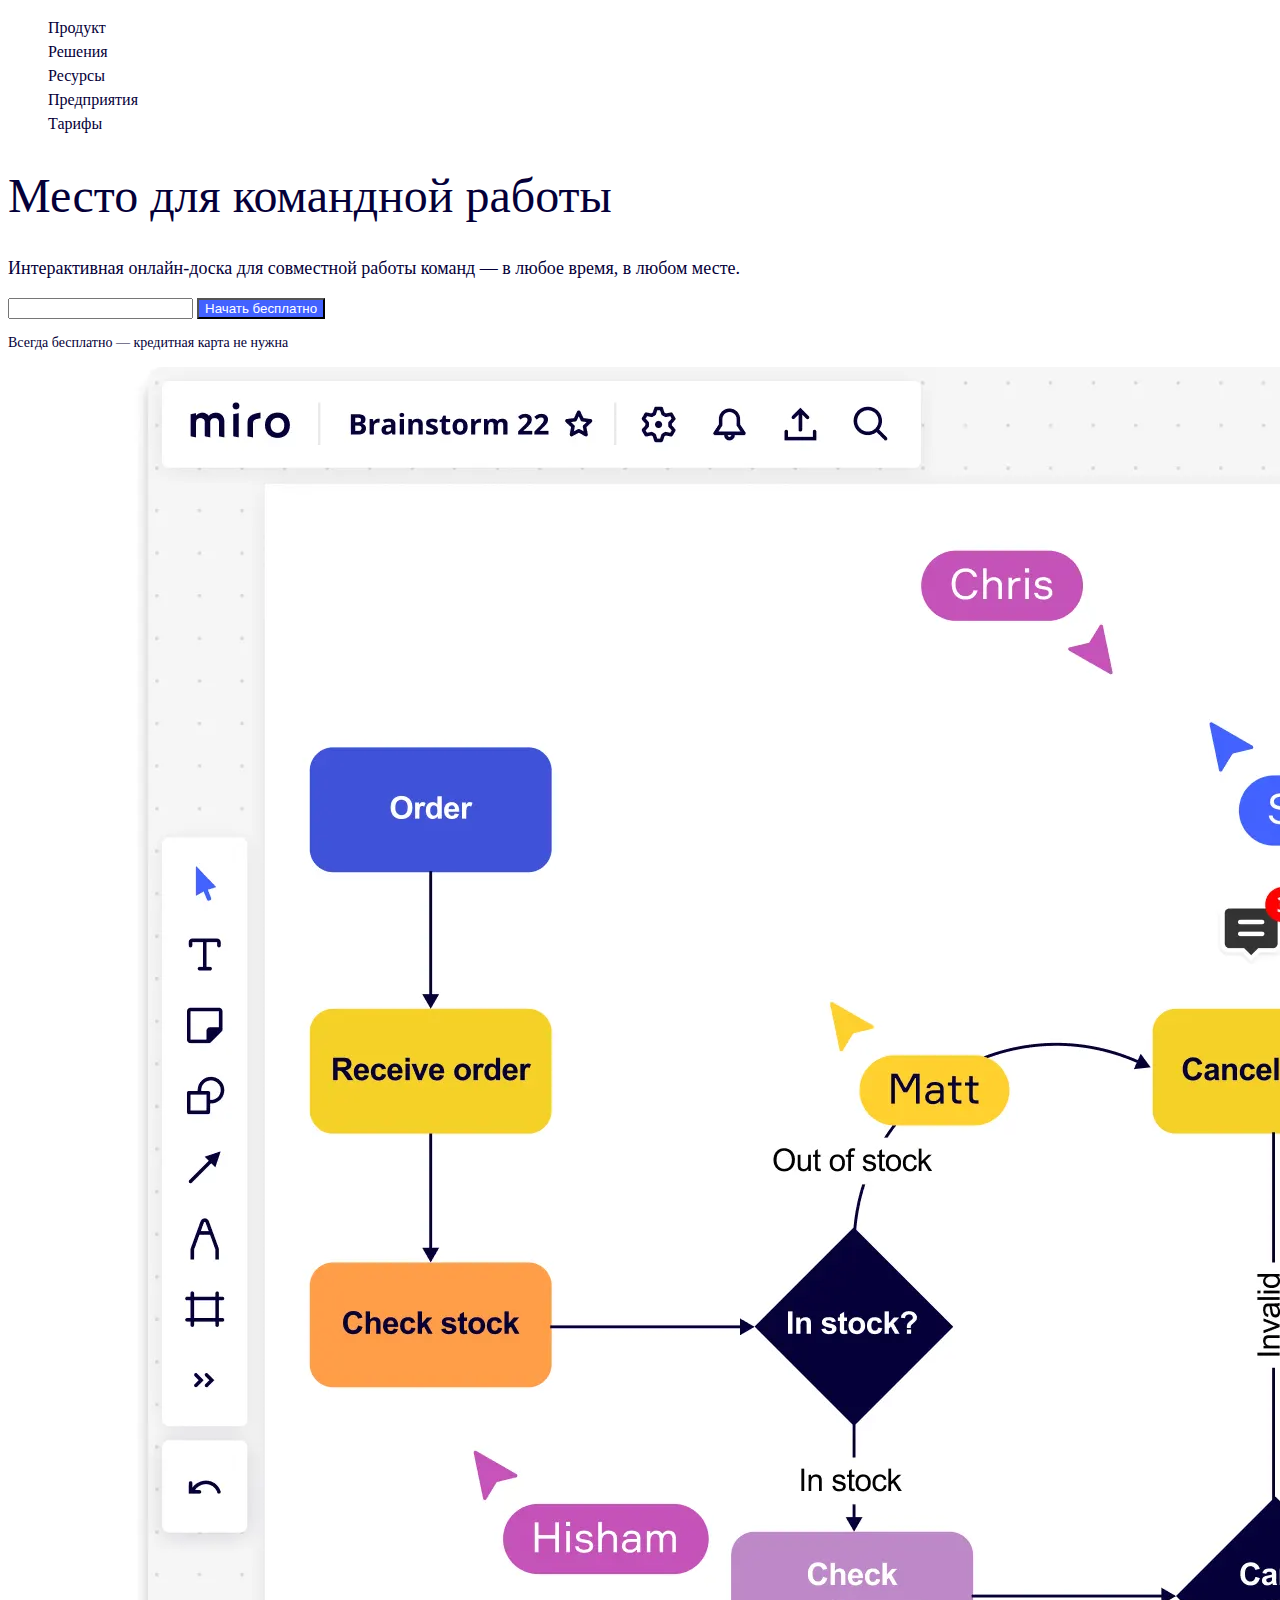
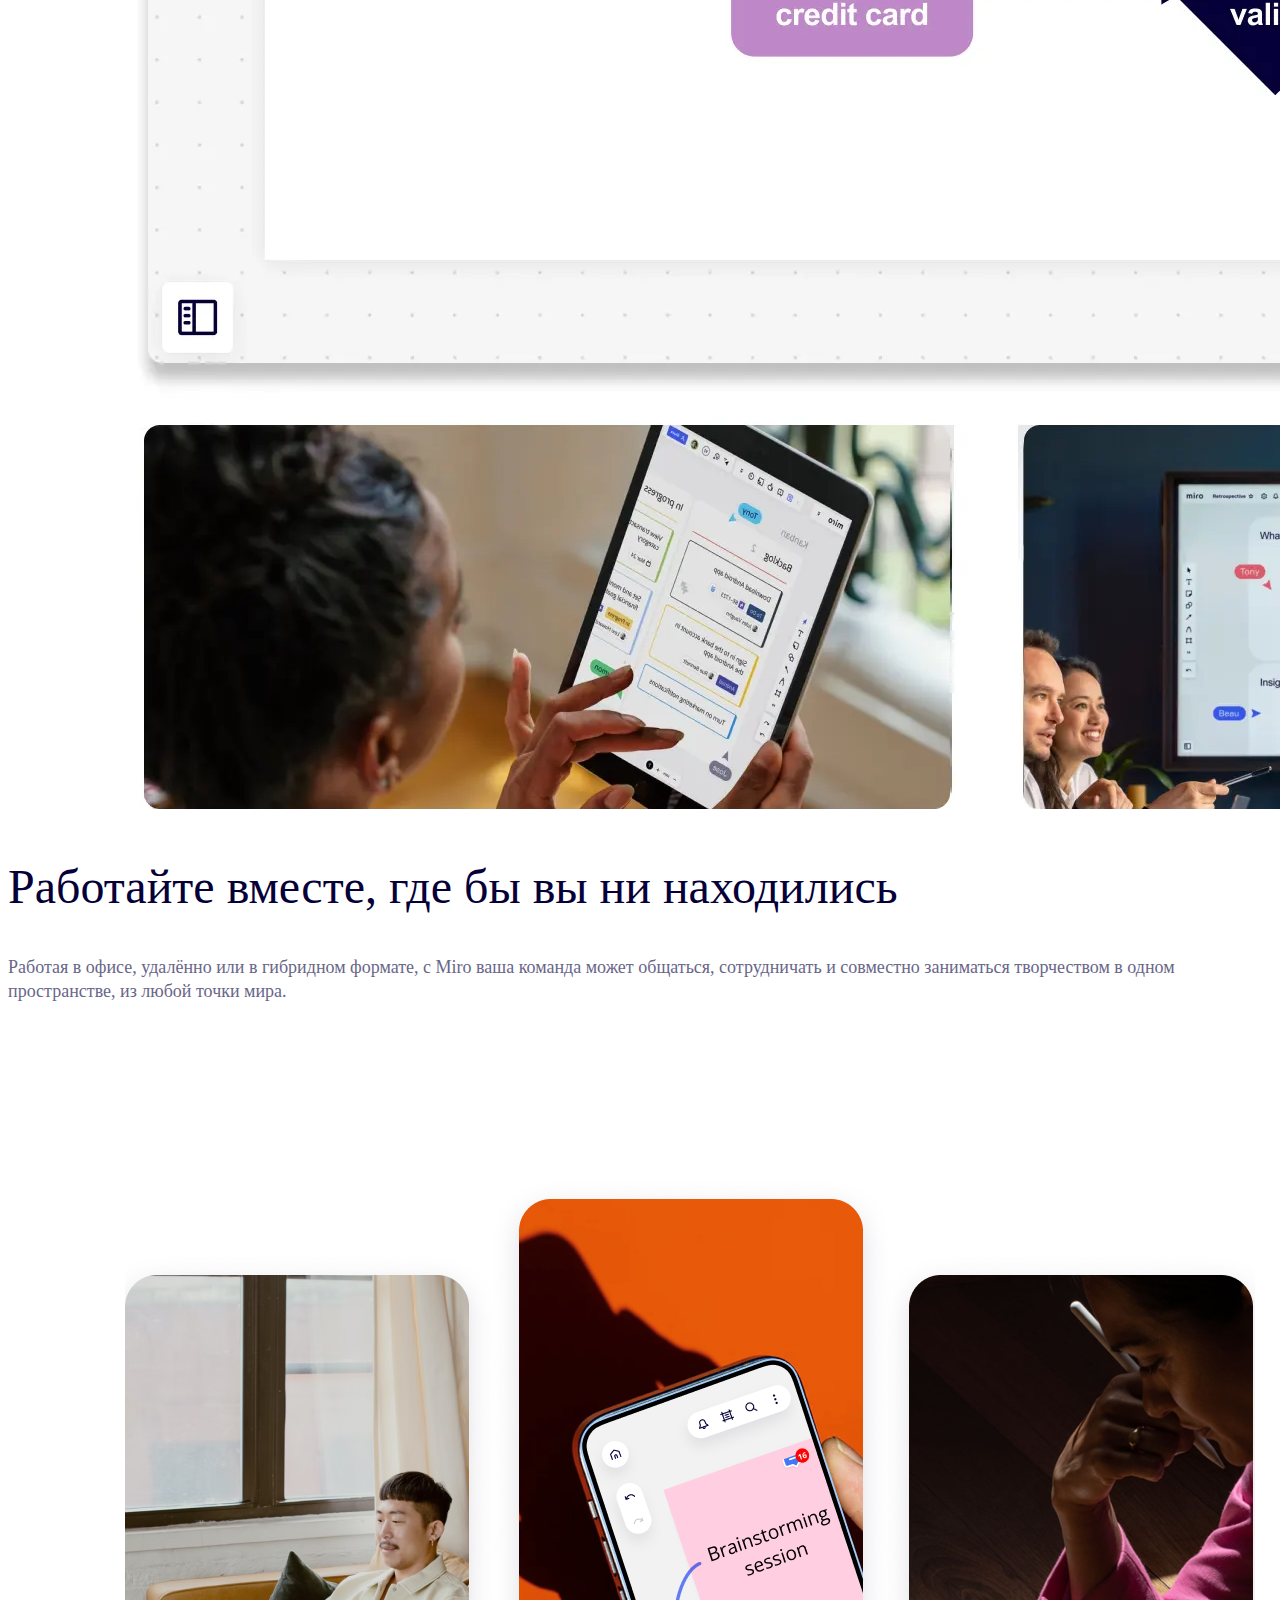
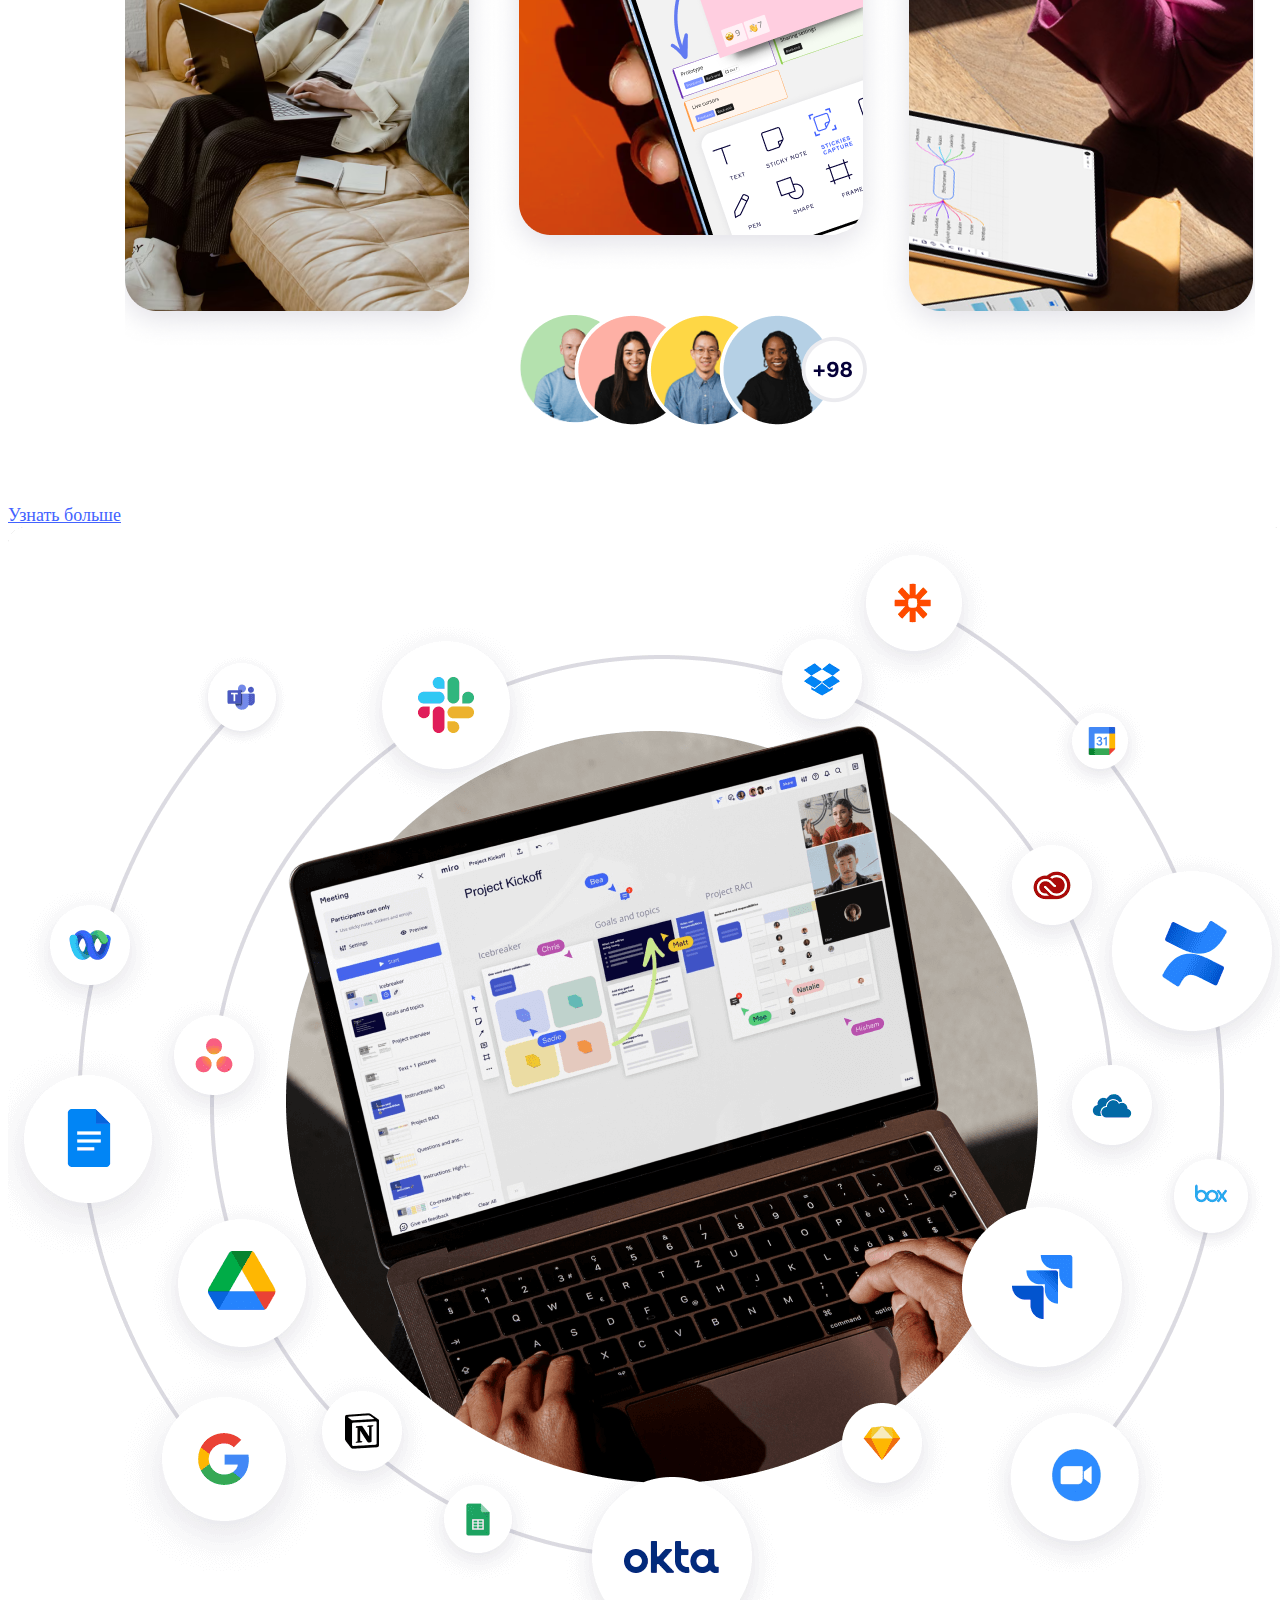
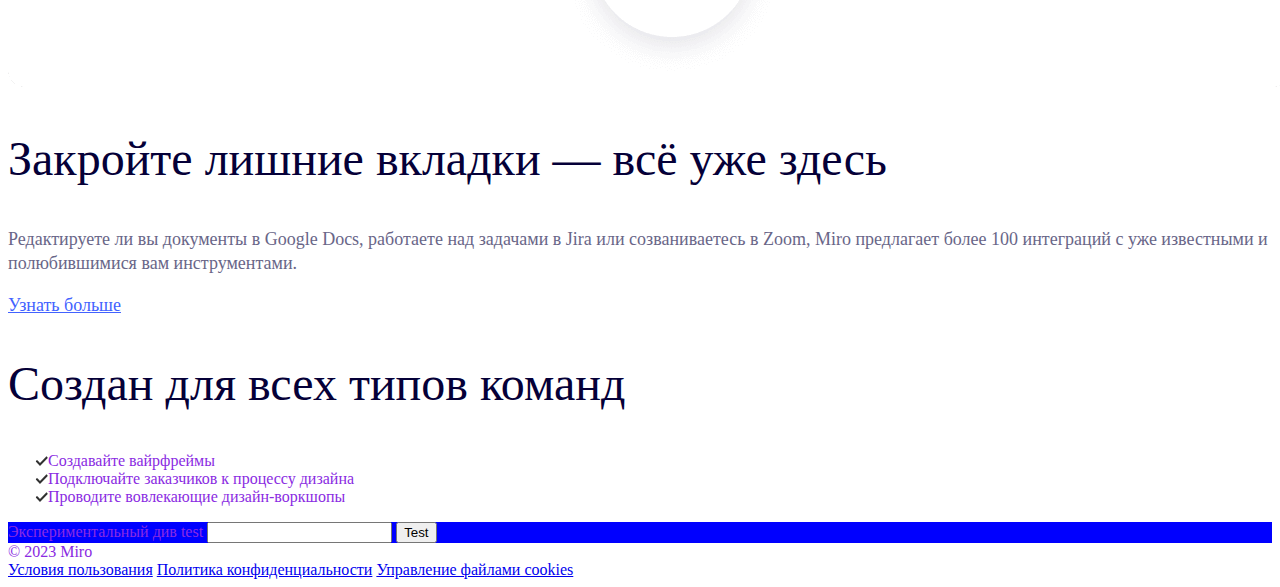
==== 1 - Miro/index.html @ f22bd2a1 "11.4. Наследование в CSS" ====
<!DOCTYPE html>
<html lang="en">

<head>
    <meta charset="UTF-8">
    <meta name="viewport" content="width=device-width, initial-scale=1.0">
    <title>Miro</title>
    <link rel="stylesheet" href="./styles/style.css">
    <!--<link rel="stylesheet" href="./styles/another-style.css">-->
</head>

<body>
    <header>
        <nav>
            <ul>
                <li><a href="#">Продукт</a></li>
                <li><a href="#">Решения</a></li>
                <li><a href="#">Ресурсы</a></li>
                <li><a href="#">Предприятия</a></li>
                <li><a href="#">Тарифы</a></li>
            </ul>
        </nav>
    </header>
    <main>
        <section>
            <h1>Место для командной работы</h1>
            <p class="heroText">Интерактивная онлайн-доска для совместной работы команд — в любое время, в любом месте.
            </p>
            <form action="/register" method="get" class="heroForm">
                <input type="email" name="email" id="email" />
                <button id="heroButton" class="test test2">Начать бесплатно</button>
            </form>
            <p>Всегда бесплатно — кредитная карта не нужна</p>
            <img src="./images/hero.png" alt="Изображение экрана работы Miro">
        </section>
        <section>
            <h2>Работайте вместе, где бы вы ни находились</h2>
            <p class="sectionText">
                Работая в офисе, удалённо или в гибридном формате, с Miro ваша команда может общаться, сотрудничать и
                совместно
                заниматься творчеством в одном пространстве, из любой точки мира.
            </p>
            <a href="#" class="link">Узнать больше</a>
            <img src="./images/1.png" alt="Работа в Miro с мобильных устройств">
        </section>
        <section>
            <img src="./images/2.png" alt="Сервисы вокруг Miro">
            <h2>Закройте лишние вкладки — всё уже здесь</h2>
            <p class="sectionText">
                Редактируете ли вы документы в Google Docs, работаете над задачами в Jira или созваниваетесь в Zoom,
                Miro
                предлагает
                более 100 интеграций с уже известными и полюбившимися вам инструментами.
            </p>
            <a href="#" class="link">Узнать больше</a>
        </section>
        <section>
            <h2>Создан для всех типов команд</h2>
            <ul class="sectionList">
                <li>Создавайте вайрфреймы</li>
                <li>Подключайте заказчиков к процессу дизайна</li>
                <li>Проводите вовлекающие дизайн-воркшопы</li>
            </ul>
            <div class="experimentBlue experimentRed">
                Экспериментальный див
                <label for="test">test</label>
                <input type="text" id="test">
                <button>Test</button>
            </div>
        </section>
    </main>
    <footer>
        <div>&#169; 2023 Miro</div>
        <div>
            <a href="#">Условия пользования</a>
            <a href="#">Политика конфиденциальности</a>
            <a href="#">Управление файлами cookies</a>
        </div>
    </footer>
</body>

</html>
---- 1 - Miro/styles/style.css ----
h1,
h2 {
    color: #050038;
    font-weight: 400;
    font-size: 48px;
    line-height: 56px;
}

p {
    font-weight: 400;
    font-size: 18px;
    line-height: 24px;
}

.heroText {
    color: #050038;
}

.sectionText {
    color: #696688;
}

header a {
    font-weight: 400;
    font-size: 16px;
    line-height: 24px;
    color: #050038;
    text-decoration: none;
}

#heroButton {
    background-color: #4262FF;
    color: #FFF;
}

#heroButton:hover {
    background-color: #122db6;
}

#heroButton.test.test2 {
    background-color: #4262FF;
}

#heroButton:active {
    background-color: #071766;
}

body {
    color: blueviolet;
}

.heroForm input:focus {
    background-color: aliceblue;
}

.link {
    color: rgba(66, 98, 255, 1);
    font-weight: 400;
    font-size: 18px;
    line-height: 24px;
}

.link:hover {
    color: #2544e0;
}

.heroForm+p {
    font-weight: 400;
    font-size: 14px;
    line-height: 20px;
    color: #050038;
}

nav ul {
    list-style: none;
}

.sectionList {
    list-style-type: none;
    /*list-style: url(../images/check.svg);*/
}

.sectionList li::marker {
    content: url(../images/check.svg);
}

div.experimentBlue {
    background: blue;
}

.experimentRed {
    background: red;
}
---- 1 - Miro/styles/another-style.css ----
.experiment {
    background: green;
}
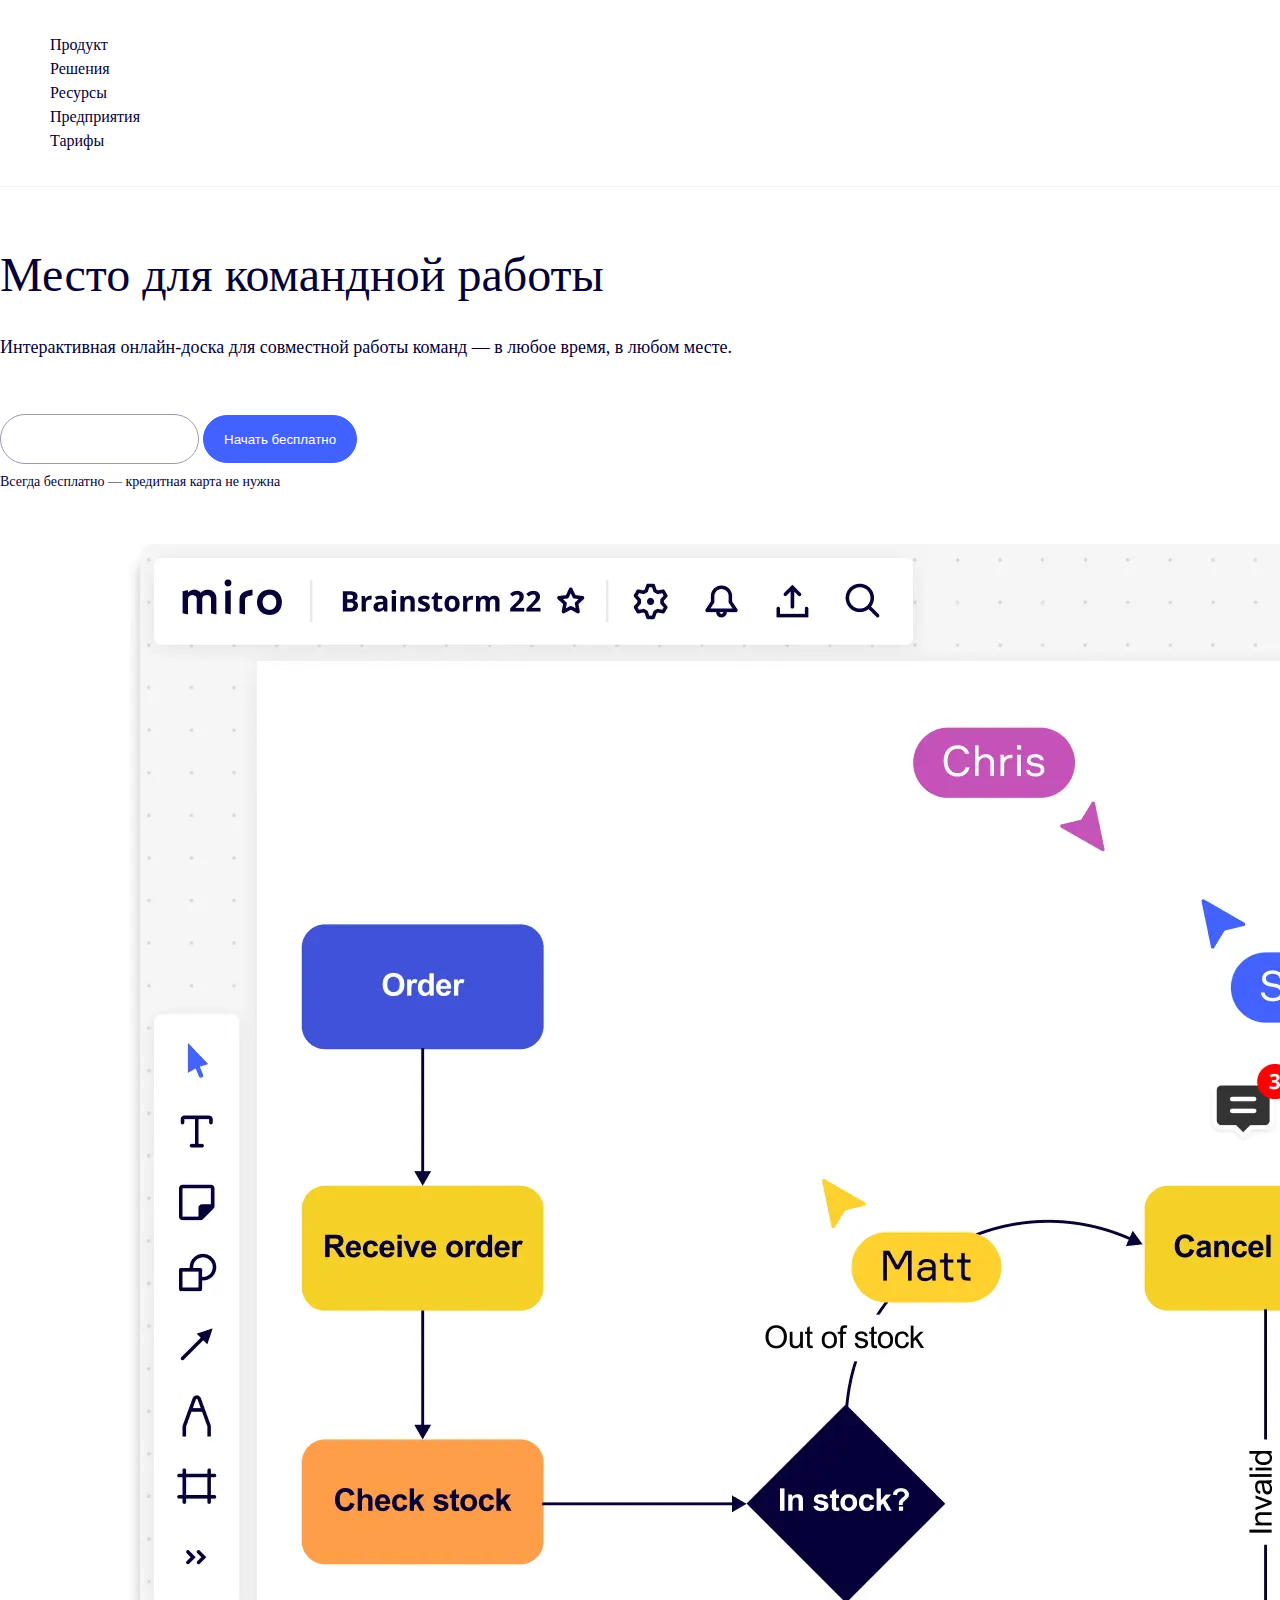
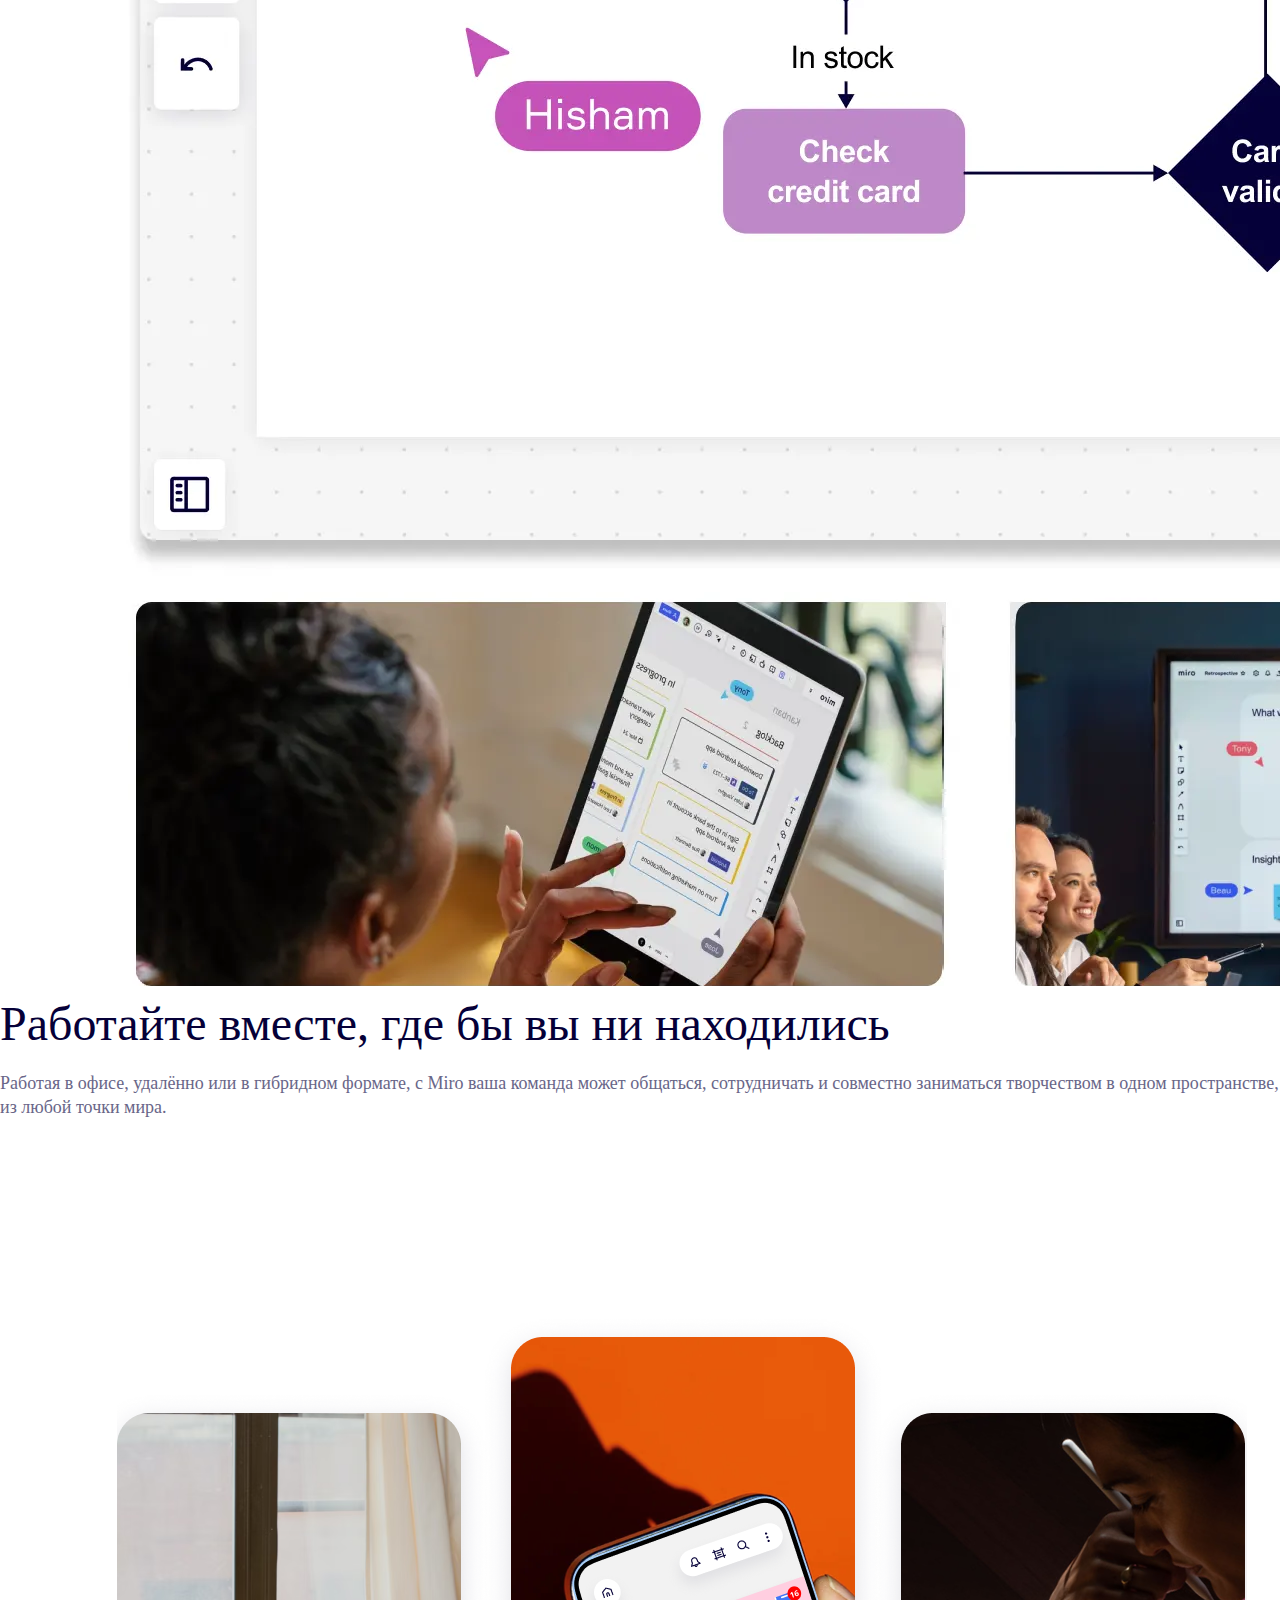
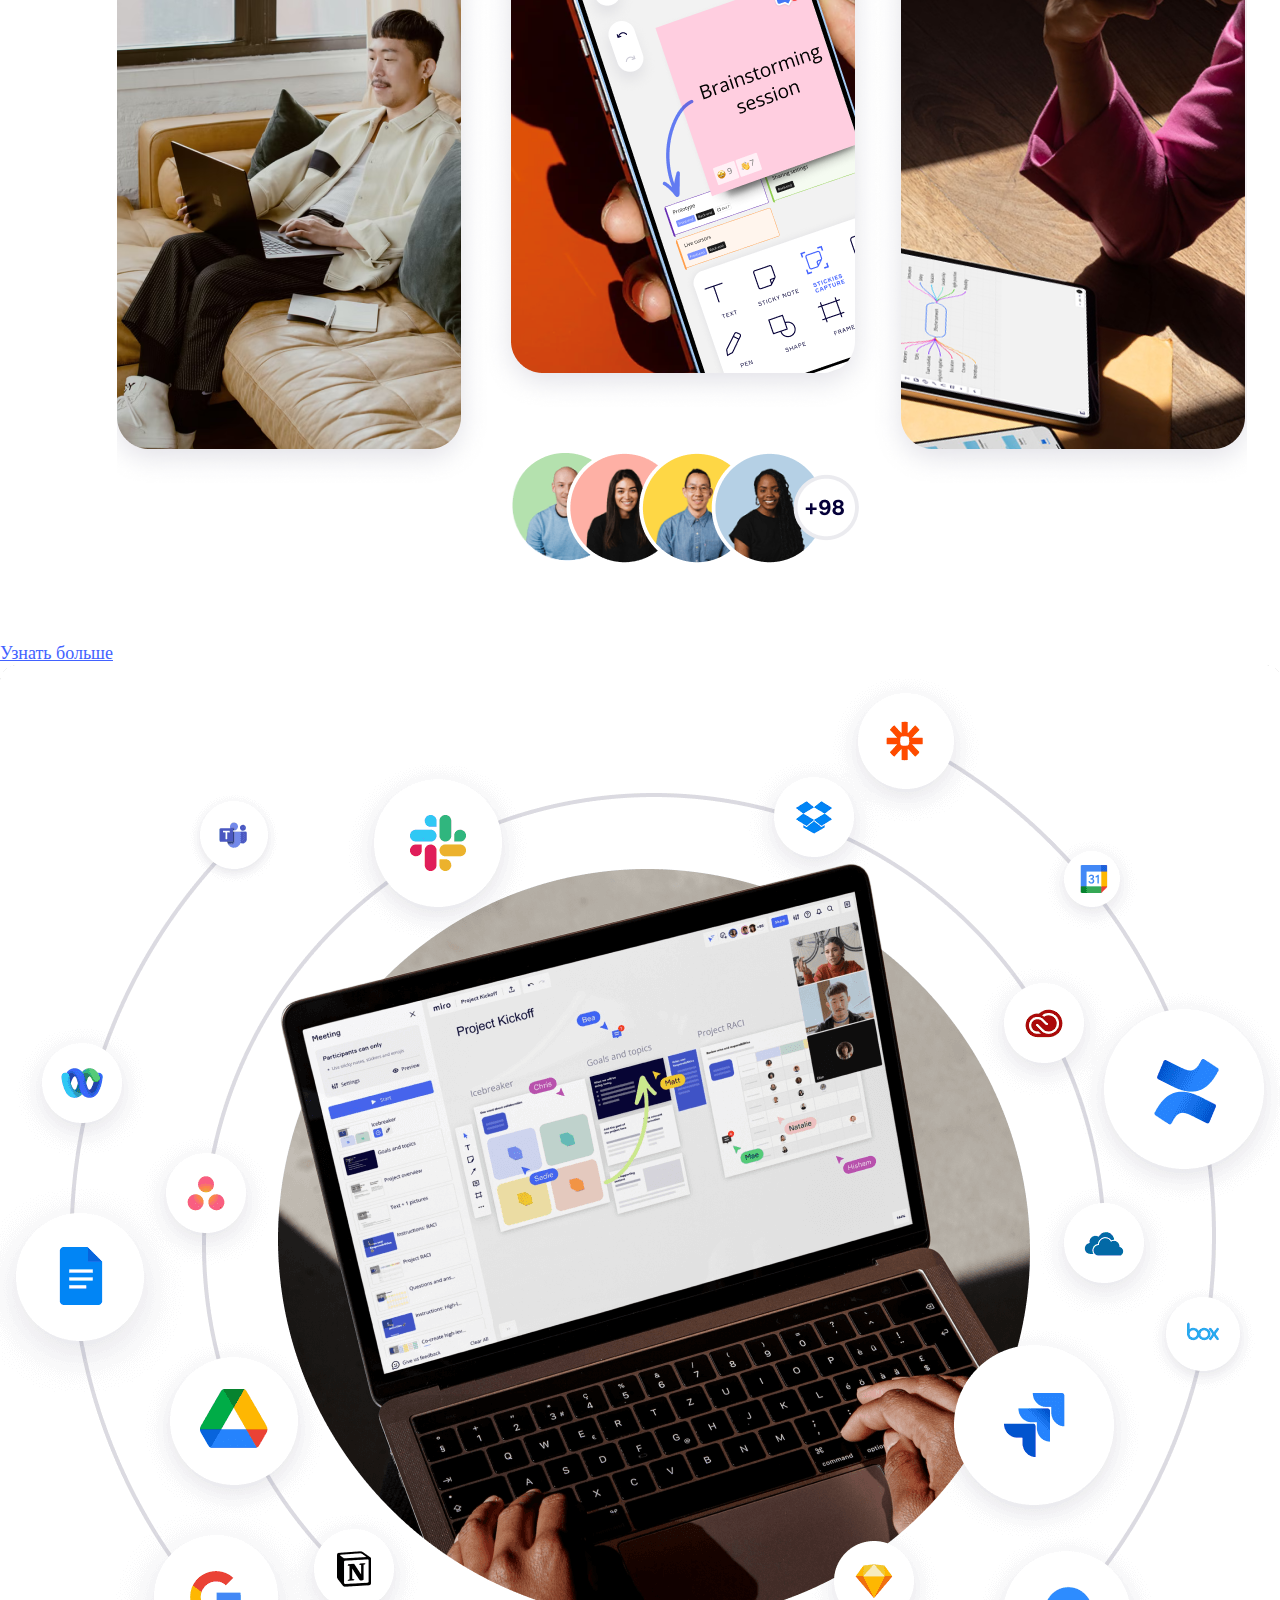
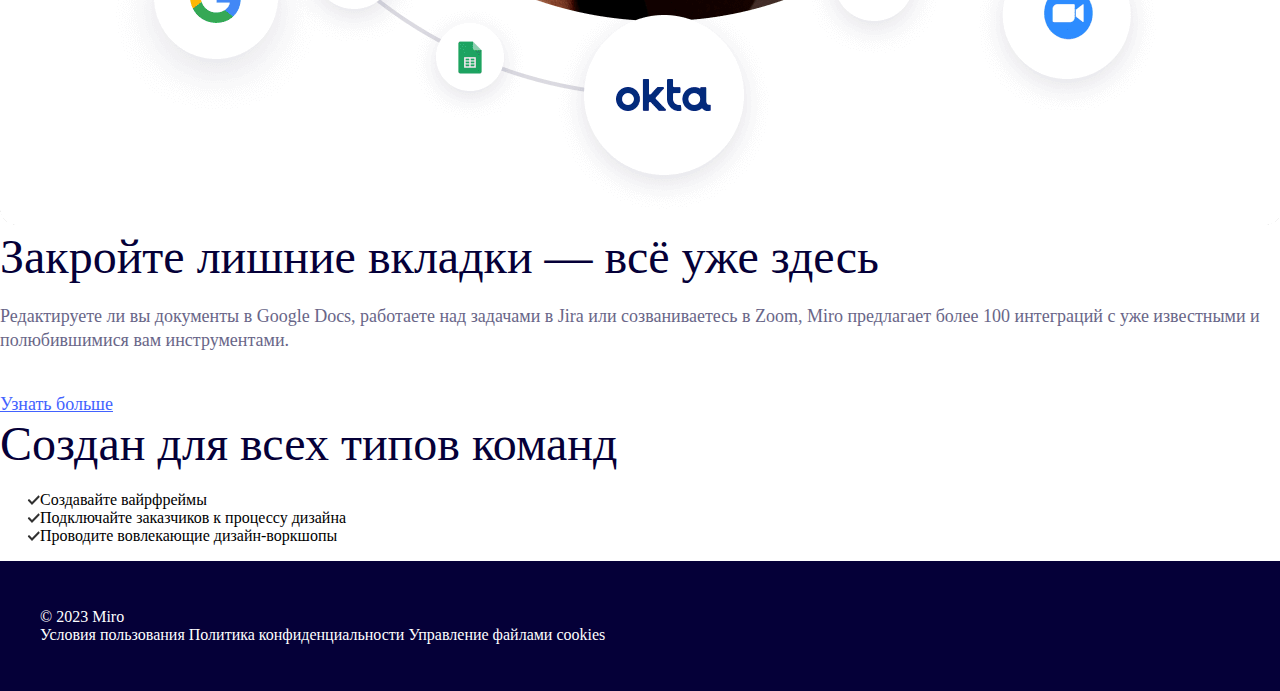
==== commit 6358dcb9: "12.6. - Добавление отступов" ====
--- a/1 - Miro/index.html
+++ b/1 - Miro/index.html
@@ -61,12 +61,6 @@
                 <li>Подключайте заказчиков к процессу дизайна</li>
                 <li>Проводите вовлекающие дизайн-воркшопы</li>
             </ul>
-            <div class="experimentBlue experimentRed">
-                Экспериментальный див
-                <label for="test">test</label>
-                <input type="text" id="test">
-                <button>Test</button>
-            </div>
         </section>
     </main>
     <footer>
--- a/1 - Miro/styles/style.css
+++ b/1 - Miro/styles/style.css
@@ -1,23 +1,5 @@
-h1,
-h2 {
-    color: #050038;
-    font-weight: 400;
-    font-size: 48px;
-    line-height: 56px;
-}
-
-p {
-    font-weight: 400;
-    font-size: 18px;
-    line-height: 24px;
-}
-
-.heroText {
-    color: #050038;
-}
-
-.sectionText {
-    color: #696688;
+body {
+    margin: 0;
 }
 
 header a {
@@ -28,25 +10,73 @@
     text-decoration: none;
 }
 
-#heroButton {
-    background-color: #4262FF;
-    color: #FFF;
+h1 {
+    margin-bottom: 0 0 17px 0;
 }
 
-#heroButton:hover {
-    background-color: #122db6;
+h2 {
+    margin: 0 0 19px 0;
 }
 
-#heroButton.test.test2 {
-    background-color: #4262FF;
+h1,
+h2 {
+    color: #050038;
+    font-weight: 400;
+    font-size: 48px;
+    line-height: 56px;
 }
 
-#heroButton:active {
-    background-color: #071766;
+nav {
+    padding: 33px 50px;
+    border-bottom: 1px solid #F0F0F0;
+    margin-bottom: 60px;
 }
 
-body {
-    color: blueviolet;
+nav ul {
+    list-style: none;
+    padding: 0;
+    margin: 0;
+}
+
+p {
+    font-weight: 400;
+    font-size: 18px;
+    line-height: 24px;
+}
+
+footer {
+    background: #050038;
+    padding: 47px 40px;
+    color: #FFFFFF;
+}
+
+footer a {
+    color: #FFFFFF;
+    text-decoration: none;
+}
+
+.heroText {
+    color: #050038;
+    margin: 0 0 55px 0;
+}
+
+.sectionText {
+    color: #696688;
+    margin: 0 0 40px 0;
+}
+
+.heroForm input {
+    border-radius: 32px;
+    border: 1px solid #9B99AF;
+    height: 38px;
+    padding: 5px 10px;
+}
+
+.heroForm button {
+    height: 48px;
+    border: 1px solid #4262FF;
+    border-radius: 32px;
+    padding: 10px 20px;
 }
 
 .heroForm input:focus {
@@ -69,10 +99,7 @@
     font-size: 14px;
     line-height: 20px;
     color: #050038;
-}
-
-nav ul {
-    list-style: none;
+    margin: 8px 0 52px 0;
 }
 
 .sectionList {
@@ -85,9 +112,28 @@
 }
 
 div.experimentBlue {
-    background: blue;
+    background: #071766;
+    width: 400px;
+    height: 400px;
+    color: white;
+    padding: 10px 20px 50px 30px;
+    border: 5px solid grey;
+    margin: 10px auto;
 }
 
-.experimentRed {
-    background: red;
+#heroButton {
+    background-color: #4262FF;
+    color: #FFF;
+}
+
+#heroButton:hover {
+    background-color: #122db6;
+}
+
+#heroButton.test.test2 {
+    background-color: #4262FF;
+}
+
+#heroButton:active {
+    background-color: #071766;
 }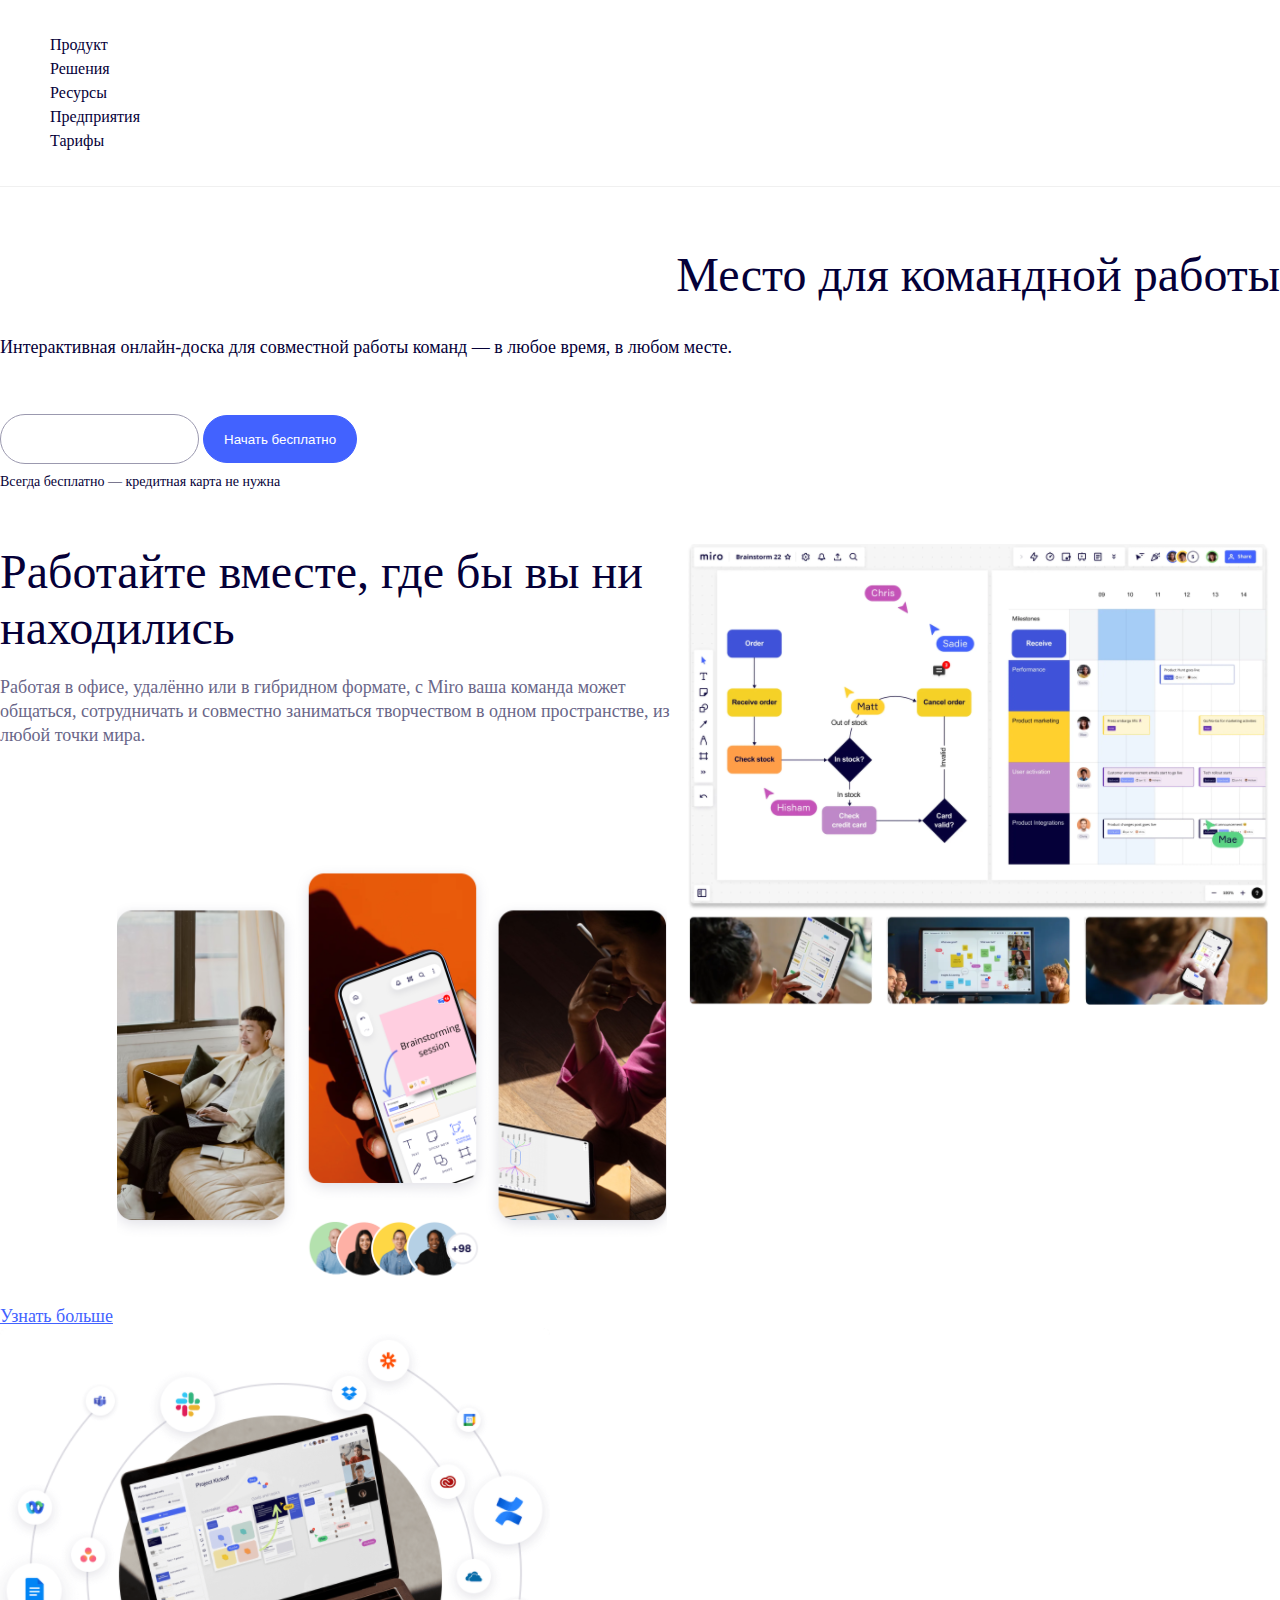
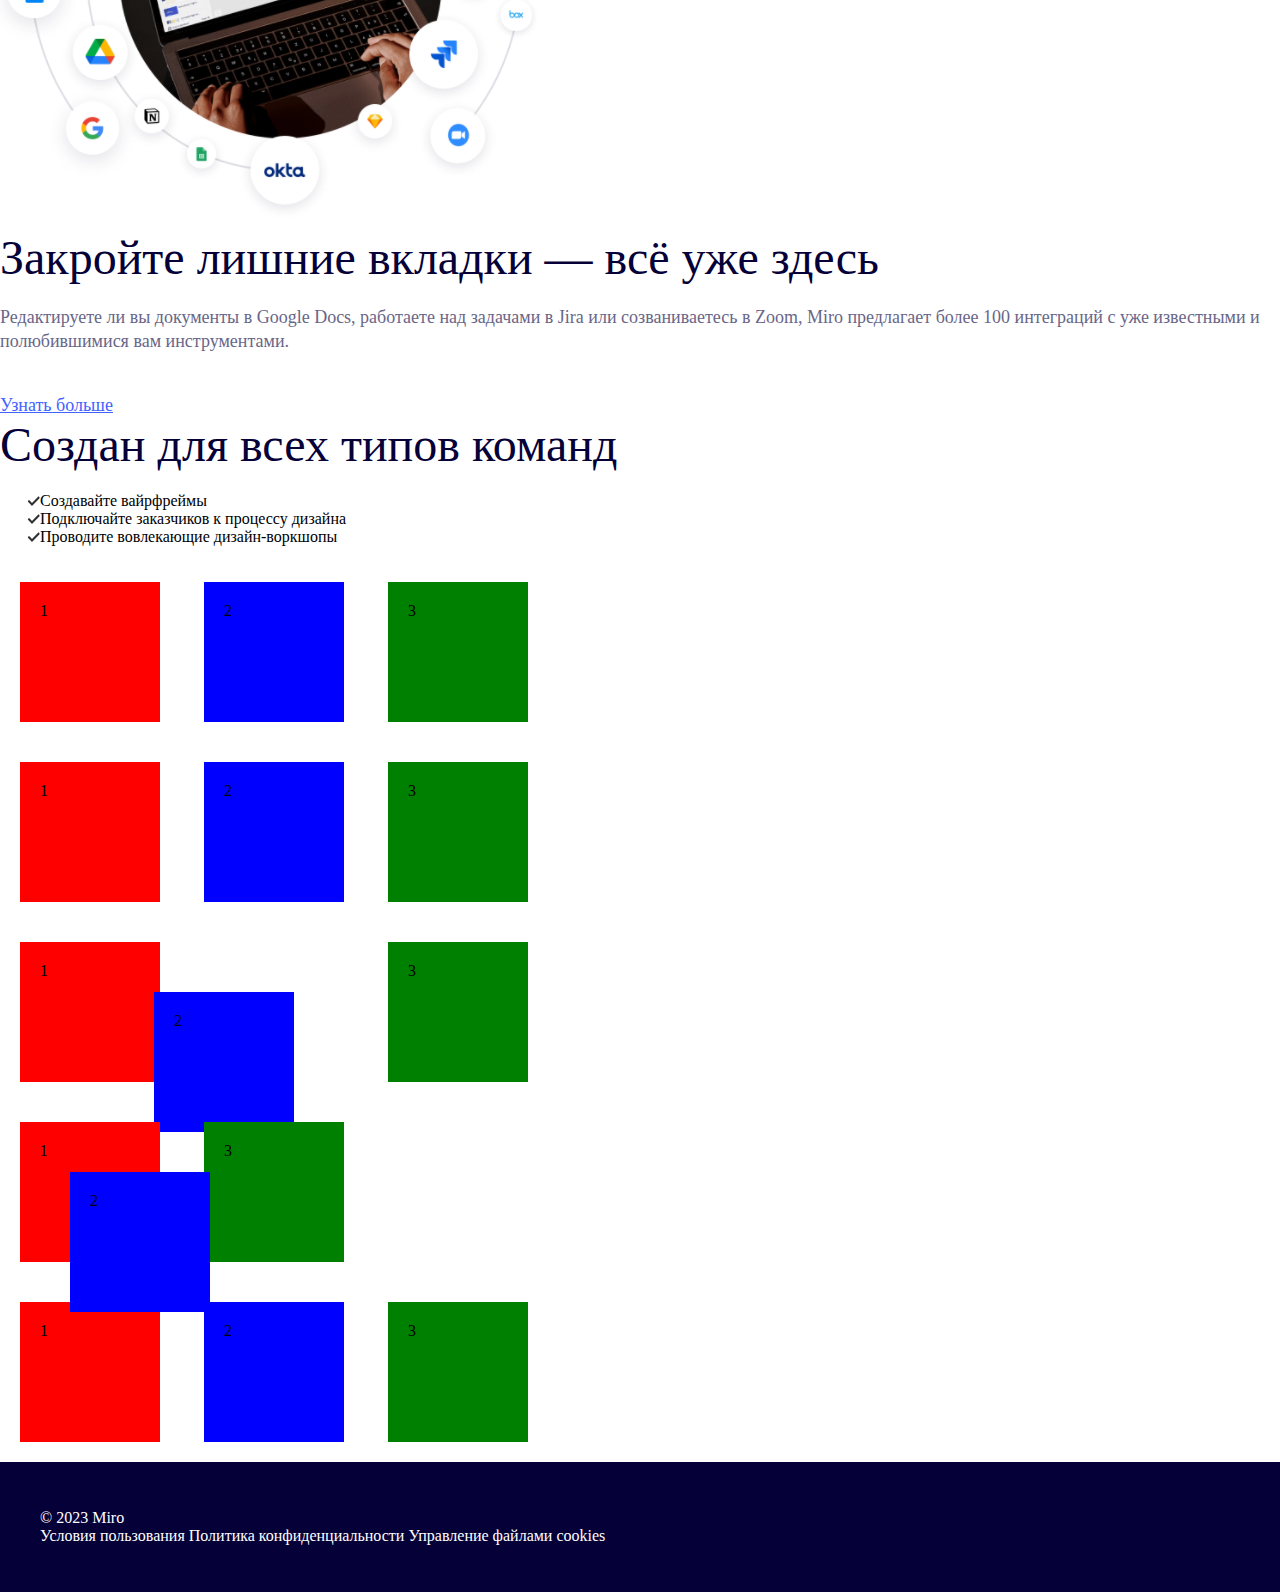
==== commit 9fed70e3: "13.5. Text-align" ====
--- a/1 - Miro/index.html
+++ b/1 - Miro/index.html
@@ -31,7 +31,7 @@
                 <button id="heroButton" class="test test2">Начать бесплатно</button>
             </form>
             <p>Всегда бесплатно — кредитная карта не нужна</p>
-            <img src="./images/hero.png" alt="Изображение экрана работы Miro">
+            <img src="./images/hero.png" alt="Изображение экрана работы Miro" id="heroImage">
         </section>
         <section>
             <h2>Работайте вместе, где бы вы ни находились</h2>
@@ -62,6 +62,31 @@
                 <li>Проводите вовлекающие дизайн-воркшопы</li>
             </ul>
         </section>
+        <section class="sticky">
+            <div class="cl1">1</div>
+            <div class="cl2">2</div>
+            <div class="cl3">3</div>
+        </section>
+        <section class="static">
+            <div class="cl1">1</div>
+            <div class="cl2">2</div>
+            <div class="cl3">3</div>
+        </section>
+        <section class="relative">
+            <div class="cl1">1</div>
+            <div class="cl2">2</div>
+            <div class="cl3">3</div>
+        </section>
+        <section class="absolute">
+            <div class="cl1">1</div>
+            <div class="cl2">2</div>
+            <div class="cl3">3</div>
+        </section>
+        <section class="fixed">
+            <div class="cl1">1</div>
+            <div class="cl2">2</div>
+            <div class="cl3">3</div>
+        </section>
     </main>
     <footer>
         <div>&#169; 2023 Miro</div>
--- a/1 - Miro/styles/style.css
+++ b/1 - Miro/styles/style.css
@@ -12,6 +12,7 @@
 
 h1 {
     margin-bottom: 0 0 17px 0;
+    text-align: end;
 }
 
 h2 {
@@ -63,6 +64,10 @@
 .sectionText {
     color: #696688;
     margin: 0 0 40px 0;
+}
+
+#heroImage {
+    float: right;
 }
 
 .heroForm input {
@@ -136,4 +141,63 @@
 
 #heroButton:active {
     background-color: #071766;
+}
+
+.cl1 {
+    background: red;
+    display: inline-block;
+    padding: 20px;
+    margin: 20px;
+    width: 100px;
+    height: 100px;
+}
+
+.cl2 {
+    background: blue;
+    display: inline-block;
+    padding: 20px;
+    margin: 20px;
+    width: 100px;
+    height: 100px;
+}
+
+.cl3 {
+    background: green;
+    display: inline-block;
+    padding: 20px;
+    margin: 20px;
+    width: 100px;
+    height: 100px;
+}
+
+.static .cl2 {
+    position: static;
+}
+
+.relative .cl2 {
+    position: relative;
+    top: 50px;
+    left: -50px;
+}
+
+.absolute {
+    position: relative;
+}
+
+.absolute .cl2 {
+    position: absolute;
+    top: 50px;
+    left: 50px;
+}
+
+.fixed .cl2 {
+    /* position: fixed; */
+    left: 50px;
+    top: 50px;
+}
+
+.sticky .cl2 {
+    position: sticky;
+    top: 50px;
+    left: 50px;
 }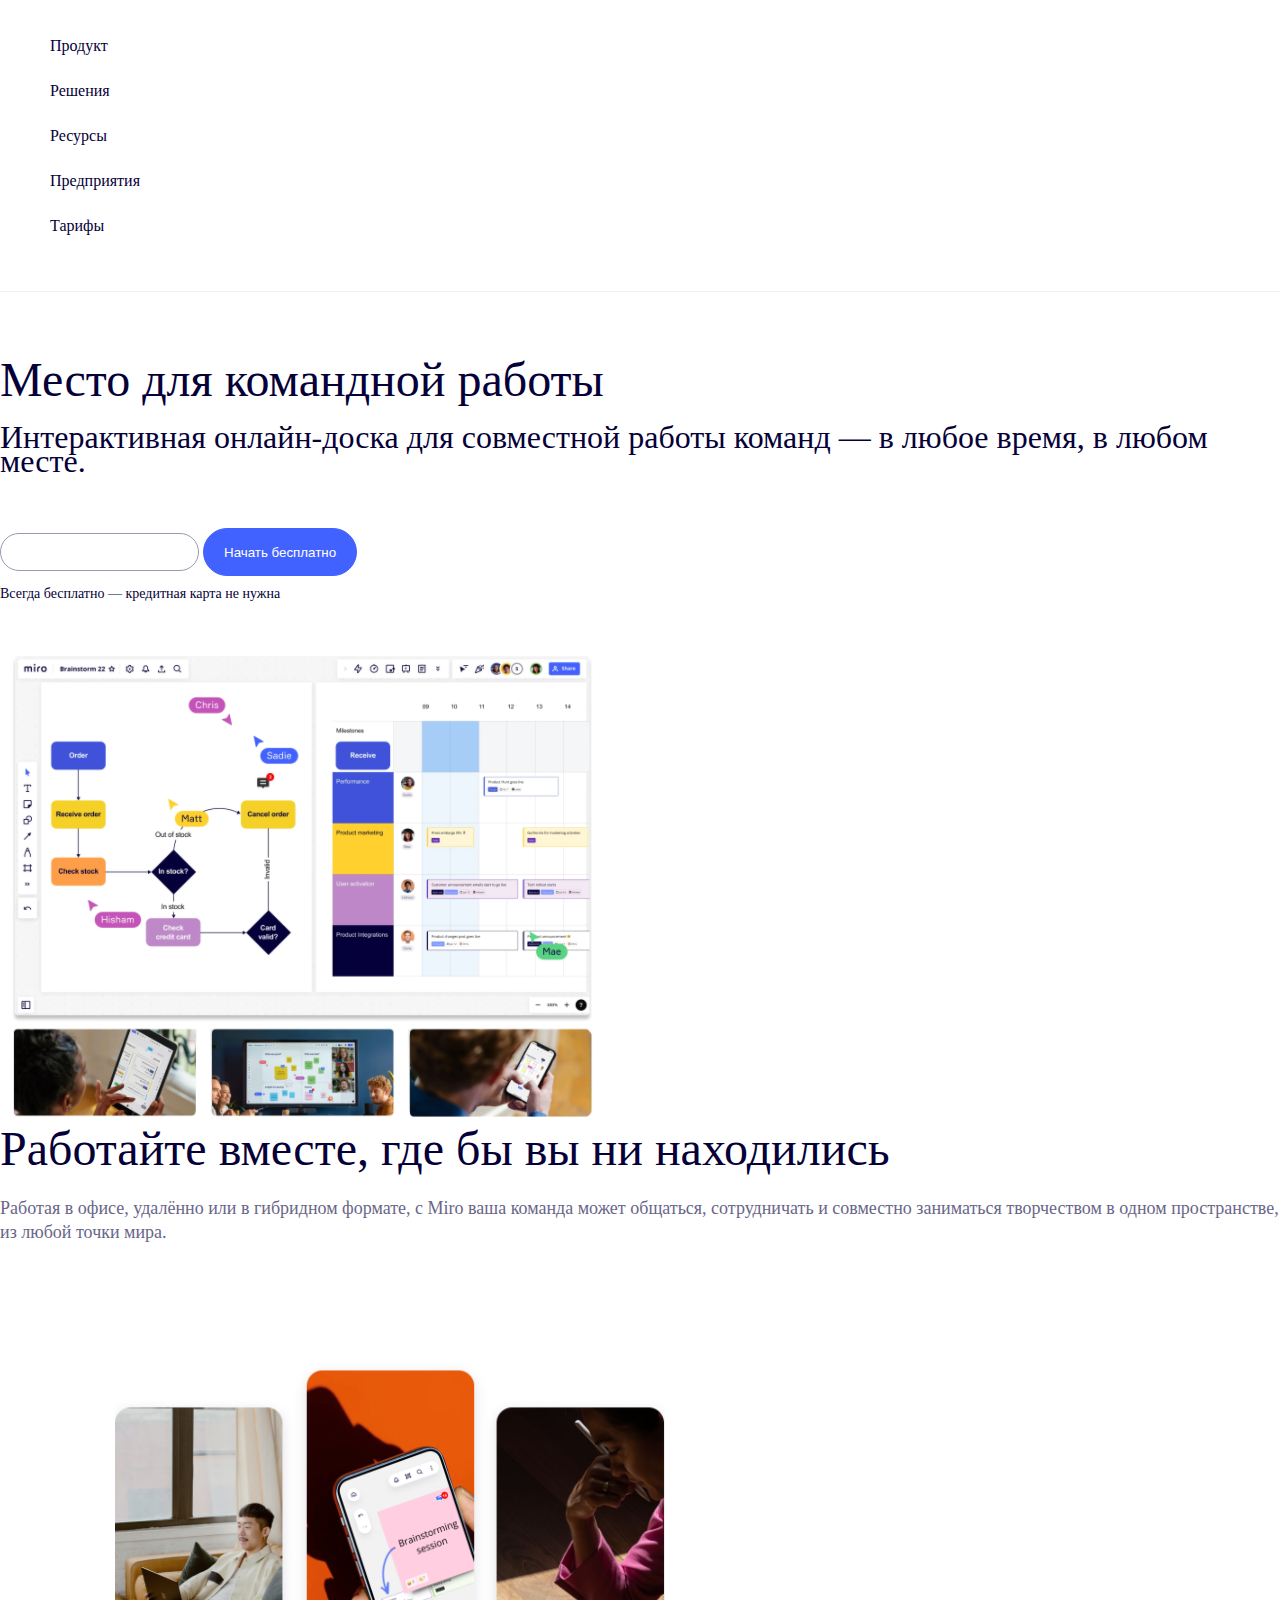
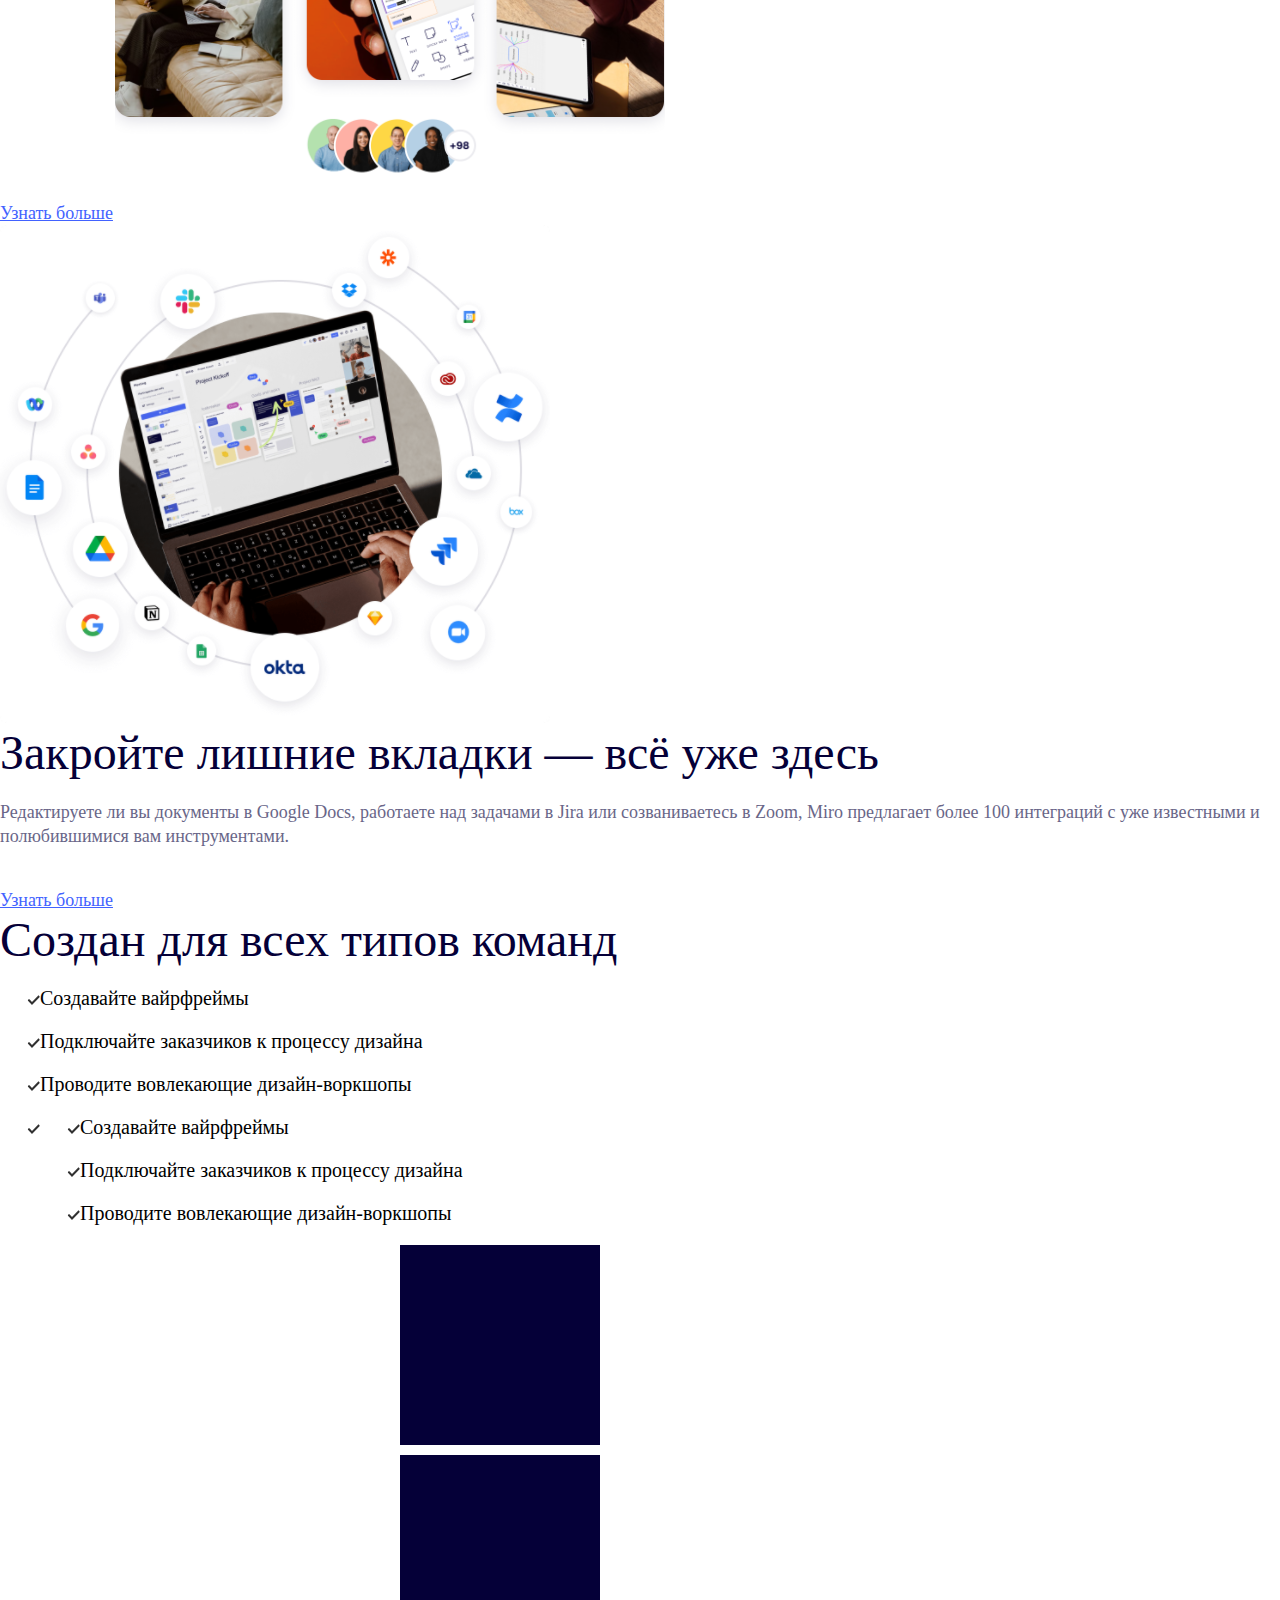
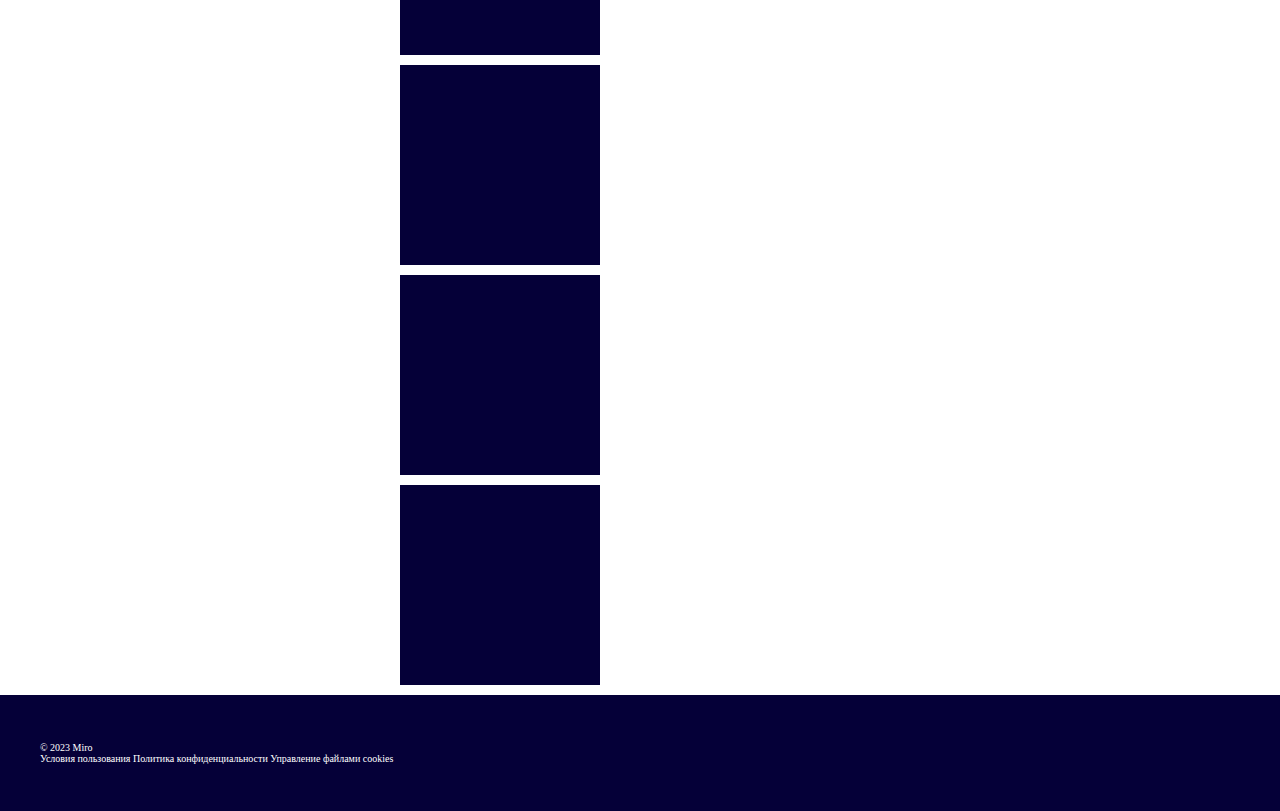
==== commit fb310779: "15.2. Transition timing functions" ====
--- a/1 - Miro/index.html
+++ b/1 - Miro/index.html
@@ -22,7 +22,7 @@
         </nav>
     </header>
     <main>
-        <section>
+        <section id="hero">
             <h1>Место для командной работы</h1>
             <p class="heroText">Интерактивная онлайн-доска для совместной работы команд — в любое время, в любом месте.
             </p>
@@ -60,32 +60,21 @@
                 <li>Создавайте вайрфреймы</li>
                 <li>Подключайте заказчиков к процессу дизайна</li>
                 <li>Проводите вовлекающие дизайн-воркшопы</li>
+                <li>
+                    <ul class="sectionList">
+                        <li>Создавайте вайрфреймы</li>
+                        <li>Подключайте заказчиков к процессу дизайна</li>
+                        <li>Проводите вовлекающие дизайн-воркшопы</li>
+                    </ul>
+                </li>
             </ul>
         </section>
-        <section class="sticky">
-            <div class="cl1">1</div>
-            <div class="cl2">2</div>
-            <div class="cl3">3</div>
-        </section>
-        <section class="static">
-            <div class="cl1">1</div>
-            <div class="cl2">2</div>
-            <div class="cl3">3</div>
-        </section>
-        <section class="relative">
-            <div class="cl1">1</div>
-            <div class="cl2">2</div>
-            <div class="cl3">3</div>
-        </section>
-        <section class="absolute">
-            <div class="cl1">1</div>
-            <div class="cl2">2</div>
-            <div class="cl3">3</div>
-        </section>
-        <section class="fixed">
-            <div class="cl1">1</div>
-            <div class="cl2">2</div>
-            <div class="cl3">3</div>
+        <section class="exp">
+            <div></div>
+            <div></div>
+            <div></div>
+            <div></div>
+            <div></div>
         </section>
     </main>
     <footer>
--- a/1 - Miro/styles/style.css
+++ b/1 - Miro/styles/style.css
@@ -1,3 +1,7 @@
+* {
+    box-sizing: border-box;
+}
+
 body {
     margin: 0;
 }
@@ -11,8 +15,7 @@
 }
 
 h1 {
-    margin-bottom: 0 0 17px 0;
-    text-align: end;
+    margin: 0 0 17px 0;
 }
 
 h2 {
@@ -66,10 +69,6 @@
     margin: 0 0 40px 0;
 }
 
-#heroImage {
-    float: right;
-}
-
 .heroForm input {
     border-radius: 32px;
     border: 1px solid #9B99AF;
@@ -116,88 +115,71 @@
     content: url(../images/check.svg);
 }
 
-div.experimentBlue {
-    background: #071766;
-    width: 400px;
-    height: 400px;
-    color: white;
-    padding: 10px 20px 50px 30px;
-    border: 5px solid grey;
-    margin: 10px auto;
-}
-
 #heroButton {
+    transition: background-color 1s 1s, border-radius 2s 1s;
     background-color: #4262FF;
     color: #FFF;
 }
 
 #heroButton:hover {
     background-color: #122db6;
-}
-
-#heroButton.test.test2 {
-    background-color: #4262FF;
+    border-radius: 50%;
 }
 
 #heroButton:active {
     background-color: #071766;
 }
 
-.cl1 {
-    background: red;
-    display: inline-block;
-    padding: 20px;
-    margin: 20px;
-    width: 100px;
-    height: 100px;
+#hero {
+    font-size: 16px;
 }
 
-.cl2 {
-    background: blue;
-    display: inline-block;
-    padding: 20px;
-    margin: 20px;
-    width: 100px;
-    height: 100px;
+h1 {
+    font-size: 3em;
 }
 
-.cl3 {
-    background: green;
-    display: inline-block;
-    padding: 20px;
-    margin: 20px;
-    width: 100px;
-    height: 100px;
+.heroText {
+    font-size: 2em;
 }
 
-.static .cl2 {
-    position: static;
+ul>li {
+    font-size: 2rem;
+    margin-bottom: 1em;
 }
 
-.relative .cl2 {
-    position: relative;
-    top: 50px;
-    left: -50px;
+html {
+    font-size: 10px;
 }
 
-.absolute {
-    position: relative;
+.exp div {
+    width: 200px;
+    height: 200px;
+    background-color: #050038;
+    margin: 10px;
+    transition: margin-left 2s;
 }
 
-.absolute .cl2 {
-    position: absolute;
-    top: 50px;
-    left: 50px;
+.exp div:nth-child(1) {
+    margin-left: 400px;
+    transition-timing-function: ease-out;
 }
 
-.fixed .cl2 {
-    /* position: fixed; */
-    left: 50px;
-    top: 50px;
+.exp div:nth-child(2) {
+    margin-left: 400px;
+    transition-timing-function: ease-in;
 }
 
-.sticky .cl2 {
-    position: sticky;
-    top: 50px;
-    left: 50px;
+.exp div:nth-child(3) {
+    margin-left: 400px;
+    transition-timing-function: linear;
+}
+
+.exp div:nth-child(4) {
+    margin-left: 400px;
+    transition-timing-function: step;
+}
+
+.exp div:nth-child(5) {
+    margin-left: 400px;
+    transition-timing-function: cubic-bezier(0.3, 0.75, 0.93, 0.43);
 }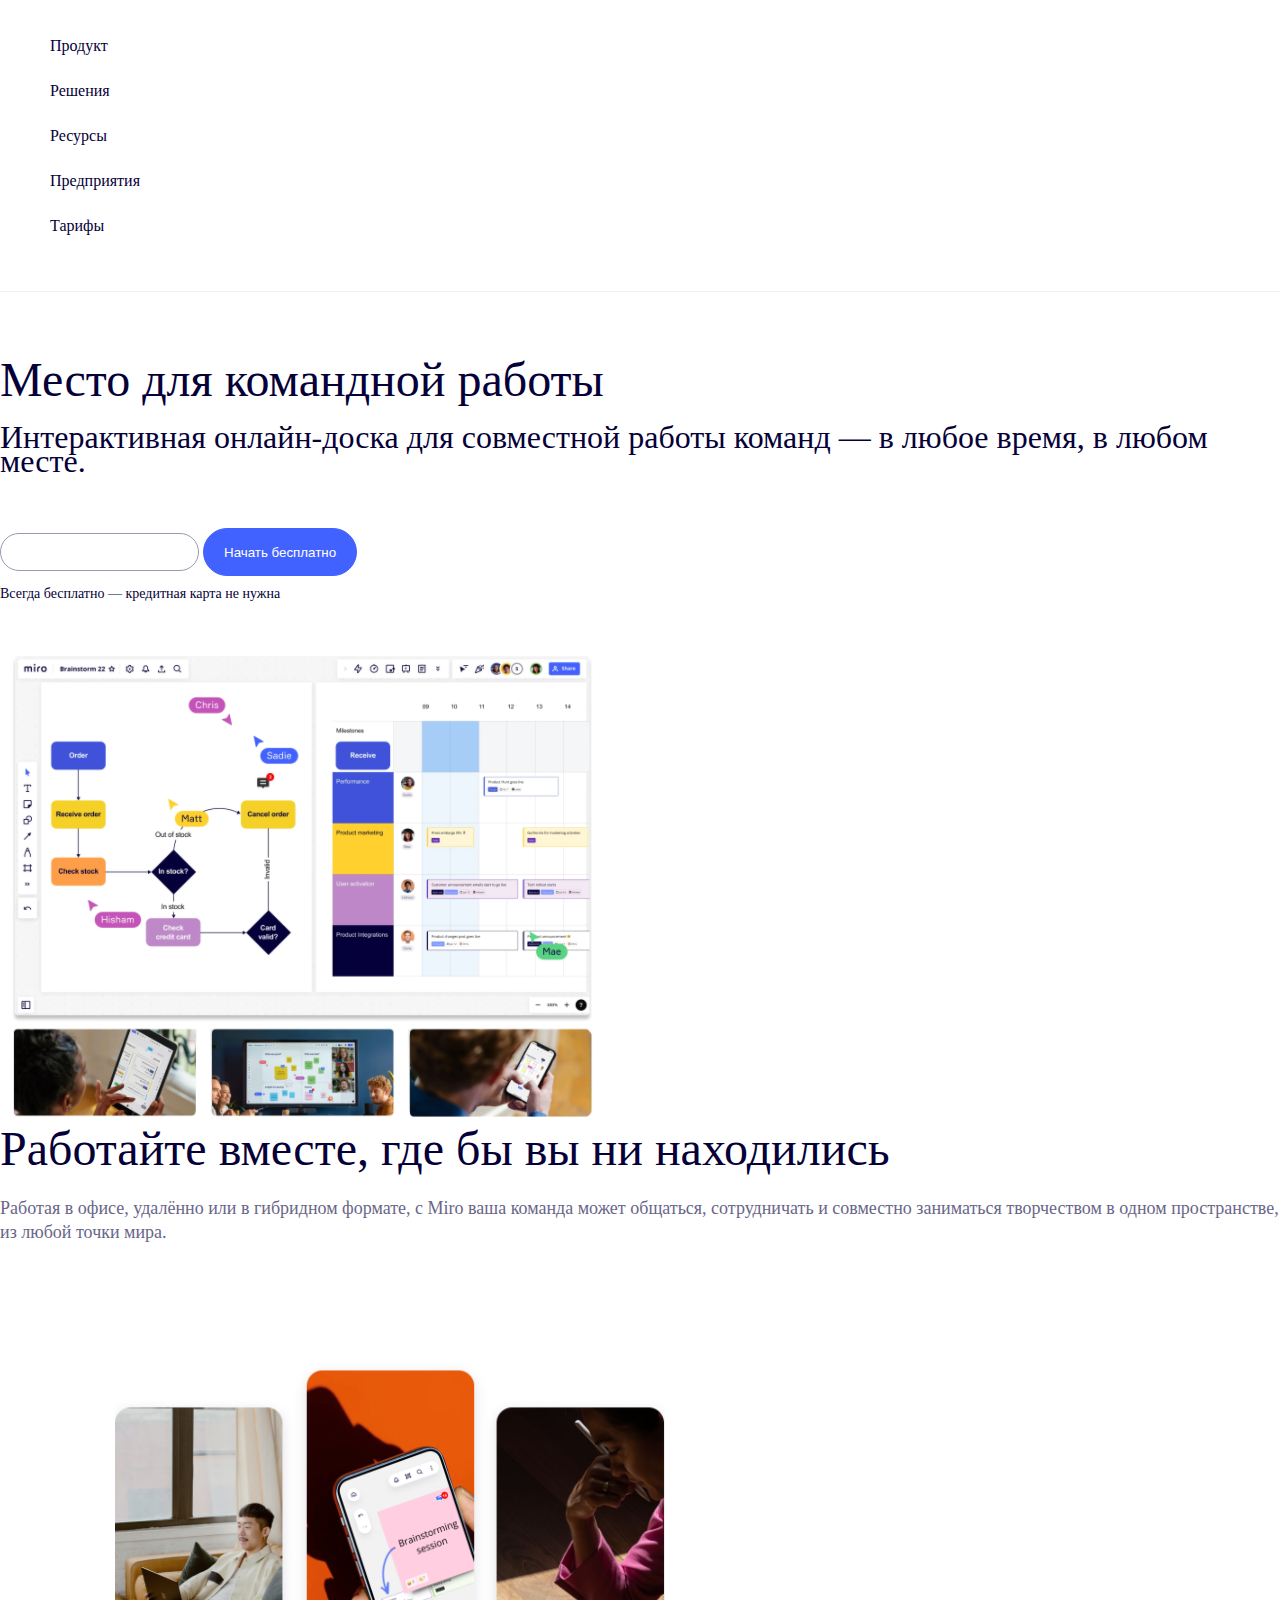
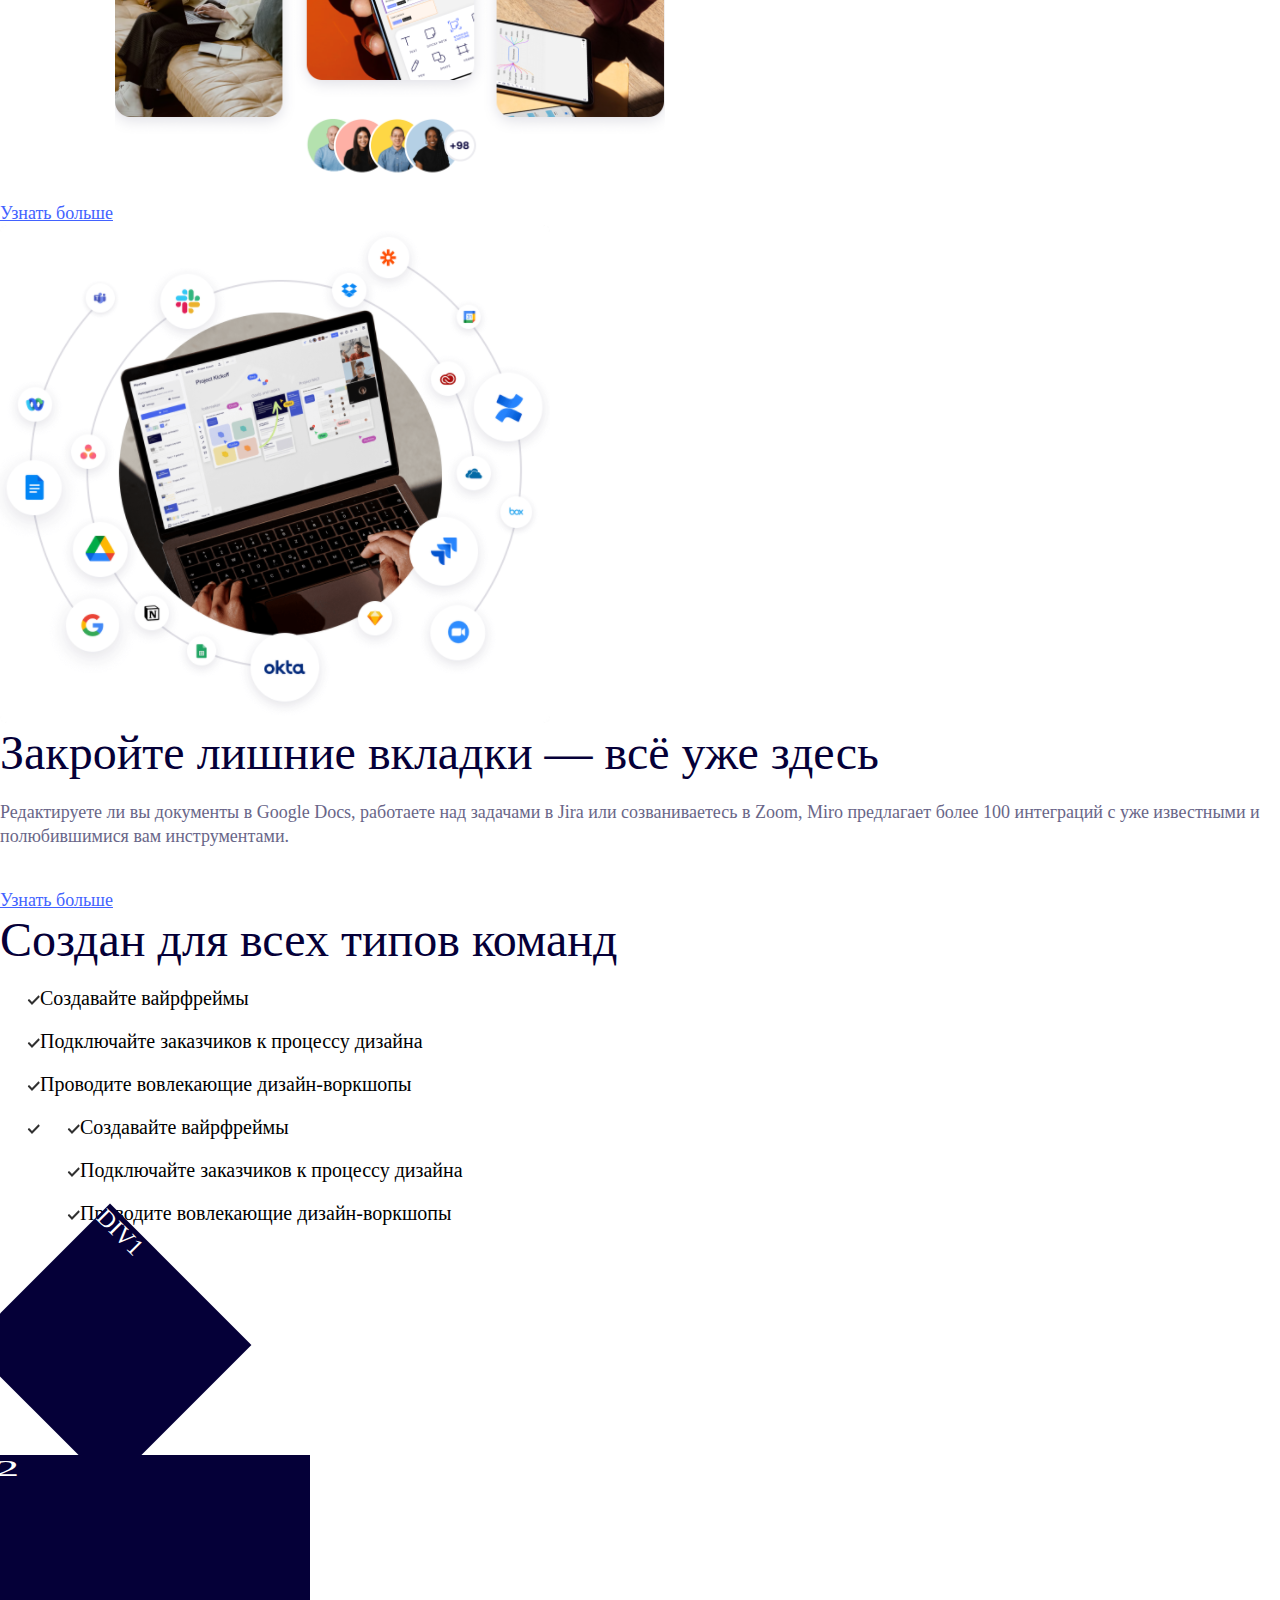
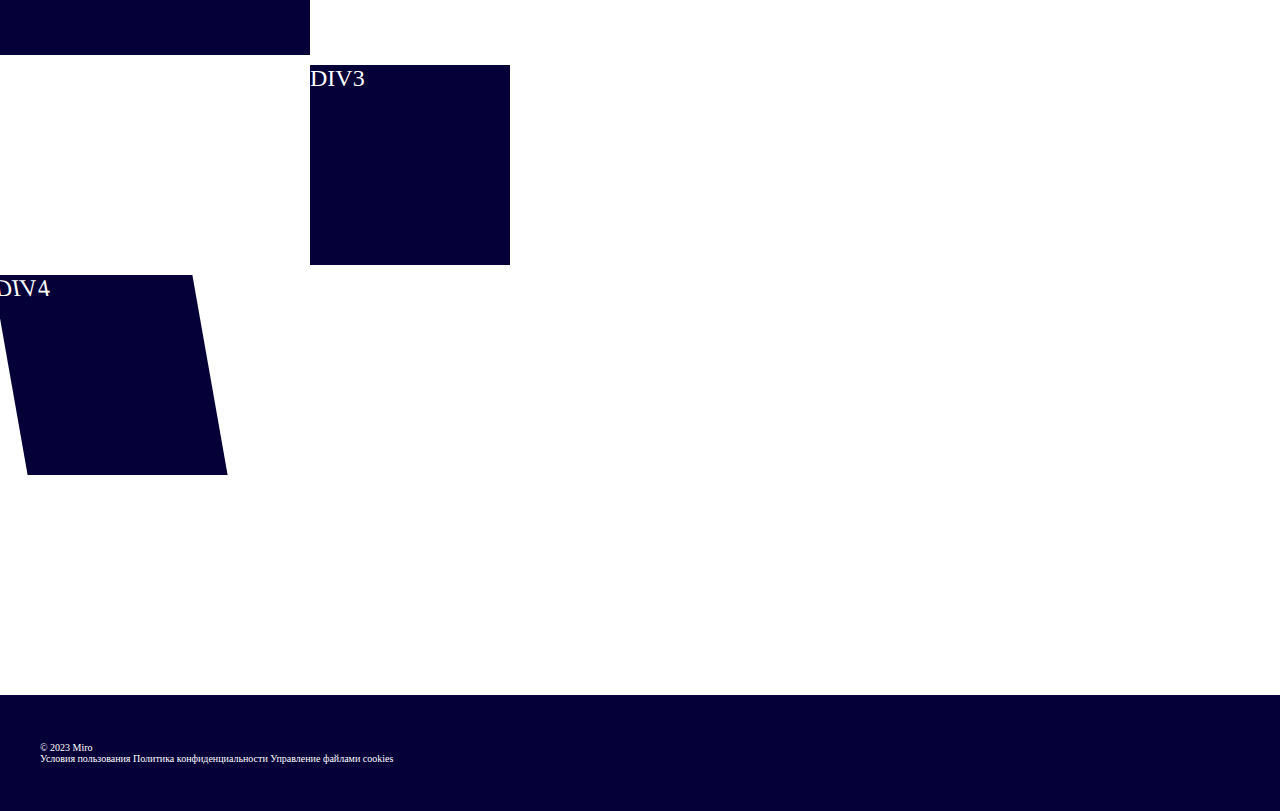
==== commit dfb7d828: "15.4. Transform" ====
--- a/1 - Miro/index.html
+++ b/1 - Miro/index.html
@@ -70,11 +70,11 @@
             </ul>
         </section>
         <section class="exp">
-            <div></div>
-            <div></div>
-            <div></div>
-            <div></div>
-            <div></div>
+            <div>DIV1</div>
+            <div>DIV2</div>
+            <div>DIV3</div>
+            <div>DIV4</div>
+            <div>DIV5</div>
         </section>
     </main>
     <footer>
--- a/1 - Miro/styles/style.css
+++ b/1 - Miro/styles/style.css
@@ -156,30 +156,27 @@
     height: 200px;
     background-color: #050038;
     margin: 10px;
-    transition: margin-left 2s;
+    color: white;
+    font-size: 24px;
+    transform: translateX(-300px);
+    transition: transform 1s;
 }
 
 .exp div:nth-child(1) {
-    margin-left: 400px;
-    transition-timing-function: ease-out;
+    transform: rotate(45deg);
+    /* transform-origin: left bottom; */
 }
 
 .exp div:nth-child(2) {
-    margin-left: 400px;
-    transition-timing-function: ease-in;
+    transform: scale(2, 1);
 }
 
 .exp div:nth-child(3) {
-    margin-left: 400px;
-    transition-timing-function: linear;
+    transform: translateX(300px);
 }
 
 .exp div:nth-child(4) {
-    margin-left: 400px;
-    transition-timing-function: step;
+    transform: skew(10deg);
 }
 
-.exp div:nth-child(5) {
-    margin-left: 400px;
-    transition-timing-function: cubic-bezier(0.3, 0.75, 0.93, 0.43);
-}+.exp div:nth-child(5) {}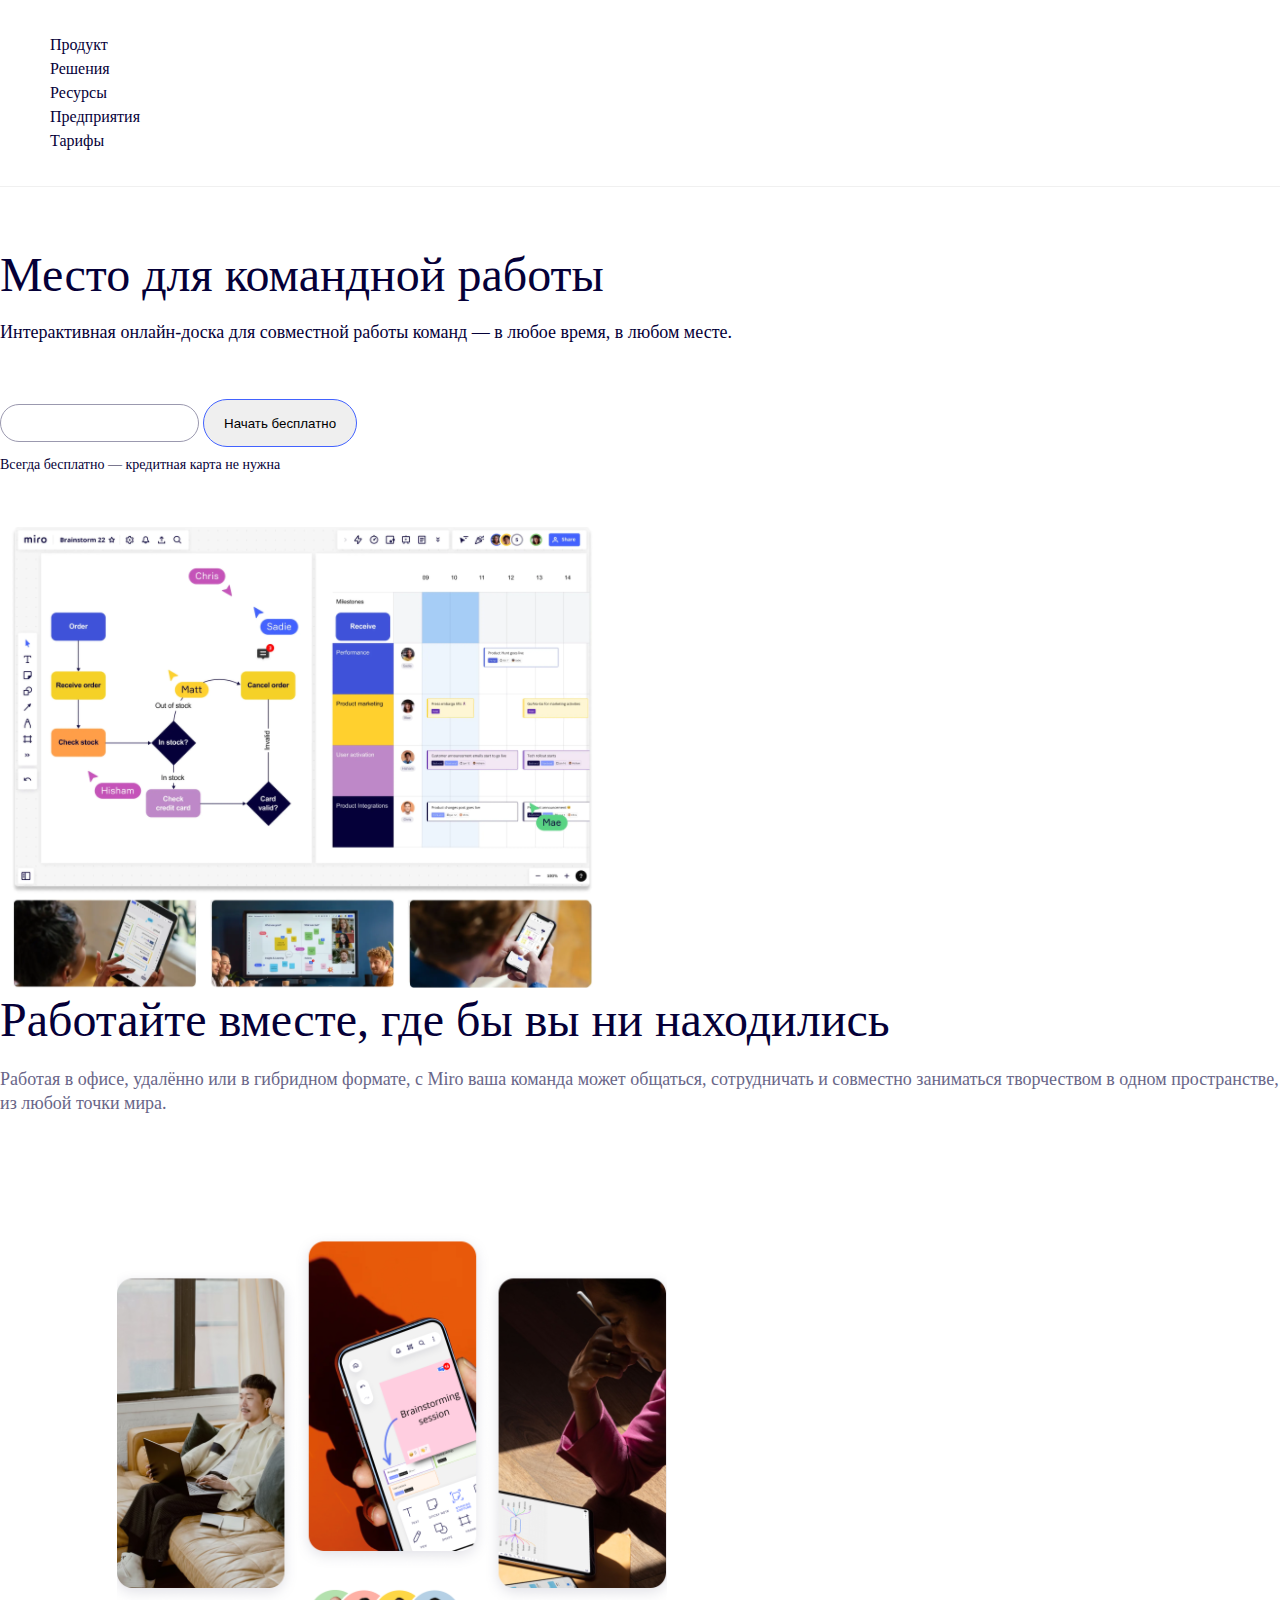
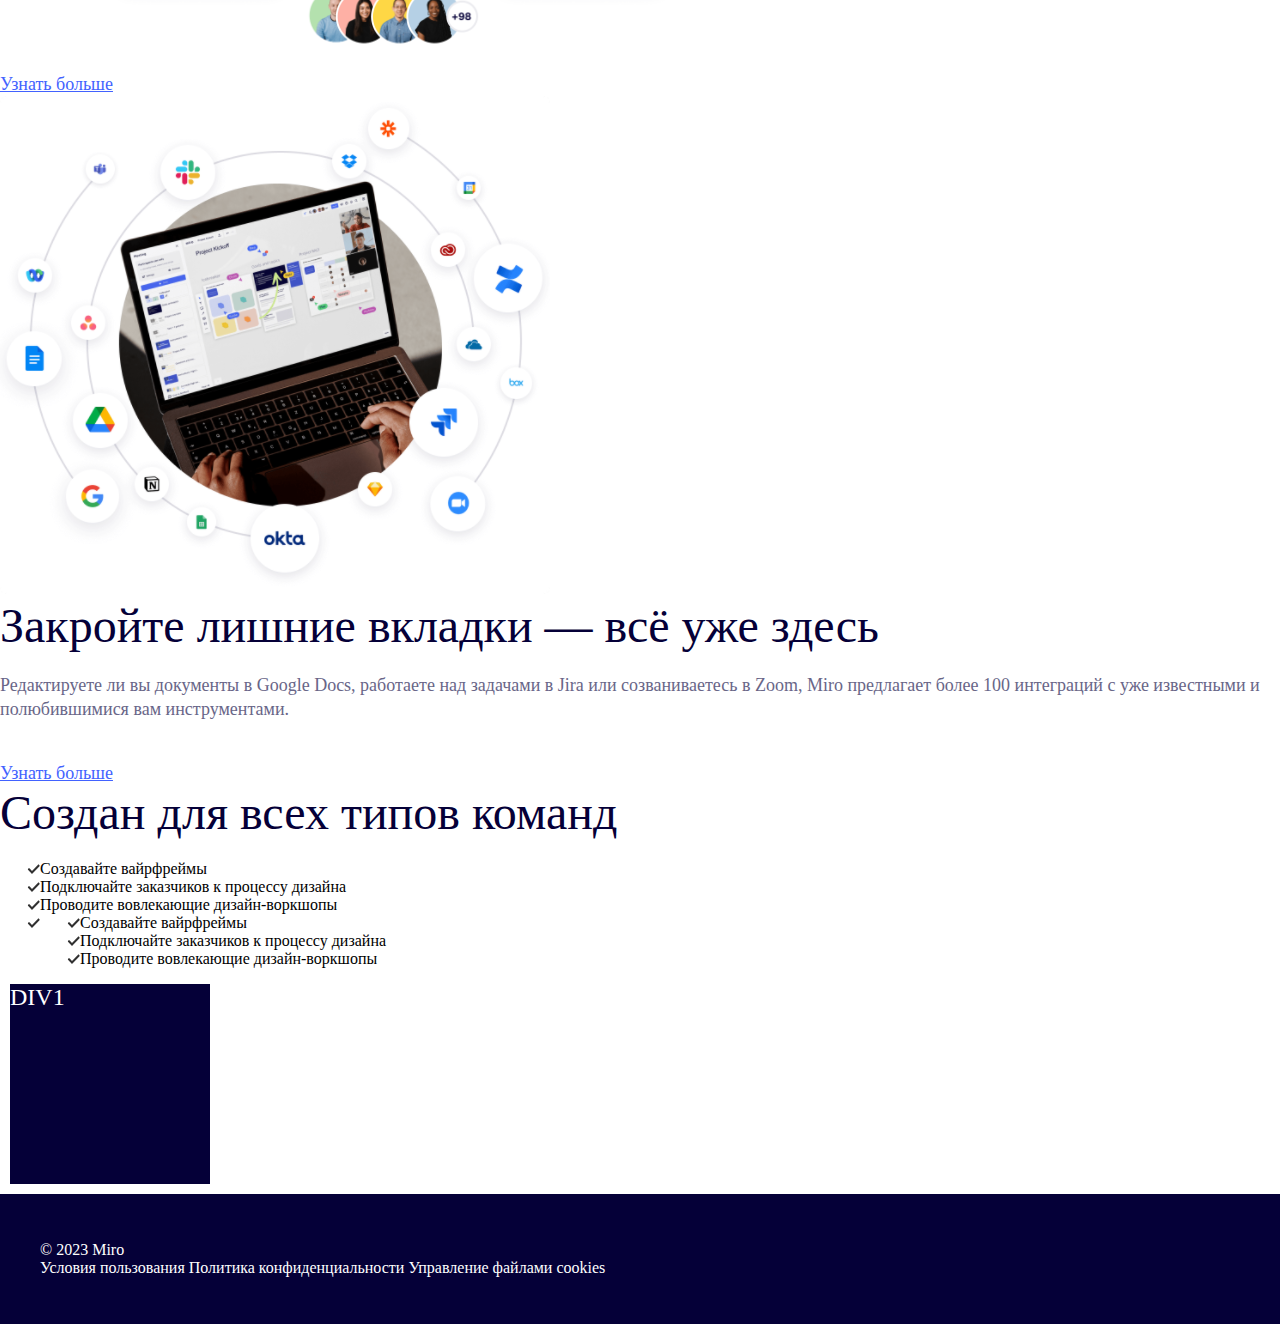
==== commit dfd86131: "15.5. Animation" ====
--- a/1 - Miro/index.html
+++ b/1 - Miro/index.html
@@ -71,10 +71,6 @@
         </section>
         <section class="exp">
             <div>DIV1</div>
-            <div>DIV2</div>
-            <div>DIV3</div>
-            <div>DIV4</div>
-            <div>DIV5</div>
         </section>
     </main>
     <footer>
--- a/1 - Miro/styles/style.css
+++ b/1 - Miro/styles/style.css
@@ -115,42 +115,6 @@
     content: url(../images/check.svg);
 }
 
-#heroButton {
-    transition: background-color 1s 1s, border-radius 2s 1s;
-    background-color: #4262FF;
-    color: #FFF;
-}
-
-#heroButton:hover {
-    background-color: #122db6;
-    border-radius: 50%;
-}
-
-#heroButton:active {
-    background-color: #071766;
-}
-
-#hero {
-    font-size: 16px;
-}
-
-h1 {
-    font-size: 3em;
-}
-
-.heroText {
-    font-size: 2em;
-}
-
-ul>li {
-    font-size: 2rem;
-    margin-bottom: 1em;
-}
-
-html {
-    font-size: 10px;
-}
-
 .exp div {
     width: 200px;
     height: 200px;
@@ -158,25 +122,35 @@
     margin: 10px;
     color: white;
     font-size: 24px;
-    transform: translateX(-300px);
-    transition: transform 1s;
+    /* animation: my-move 2s ease forwards; */
+
+    animation-name: my-move;
+    animation-duration: 2s;
+    animation-timing-function: ease;
+    animation-fill-mode: forwards;
+    animation-delay: 1s;
+    animation-iteration-count: 5;
+    animation-direction: reverse;
 }
 
-.exp div:nth-child(1) {
-    transform: rotate(45deg);
-    /* transform-origin: left bottom; */
+.exp:hover div {
+    animation-play-state: paused;
 }
 
-.exp div:nth-child(2) {
-    transform: scale(2, 1);
-}
+@keyframes my-move {
+    25% {
+        transform: translateX(100%);
+    }
 
-.exp div:nth-child(3) {
-    transform: translateX(300px);
-}
+    50% {
+        transform: translateX(100%) translateY(-100%);
+    }
 
-.exp div:nth-child(4) {
-    transform: skew(10deg);
-}
+    75% {
+        transform: translateX(0%) translateY(-100%);
+    }
 
-.exp div:nth-child(5) {}+    100% {
+        transform: translateX(0%) translateY(0%);
+    }
+}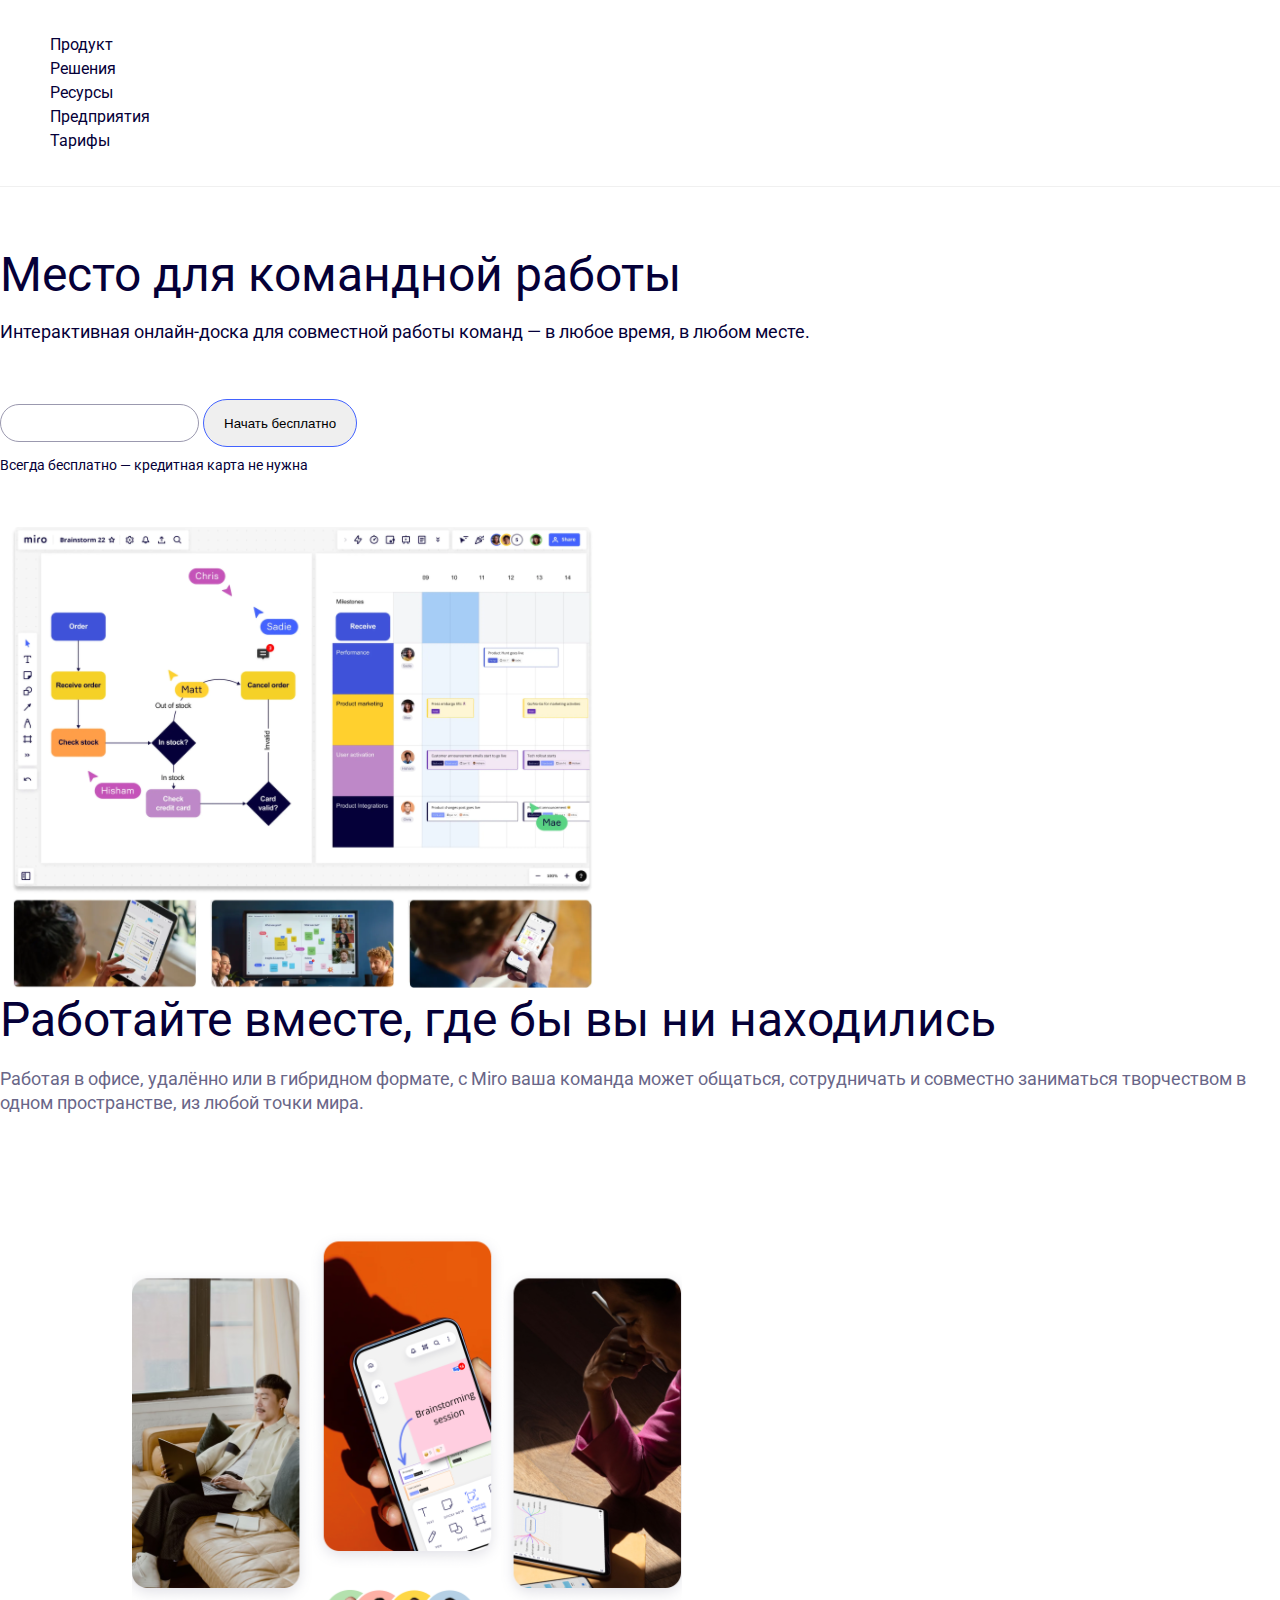
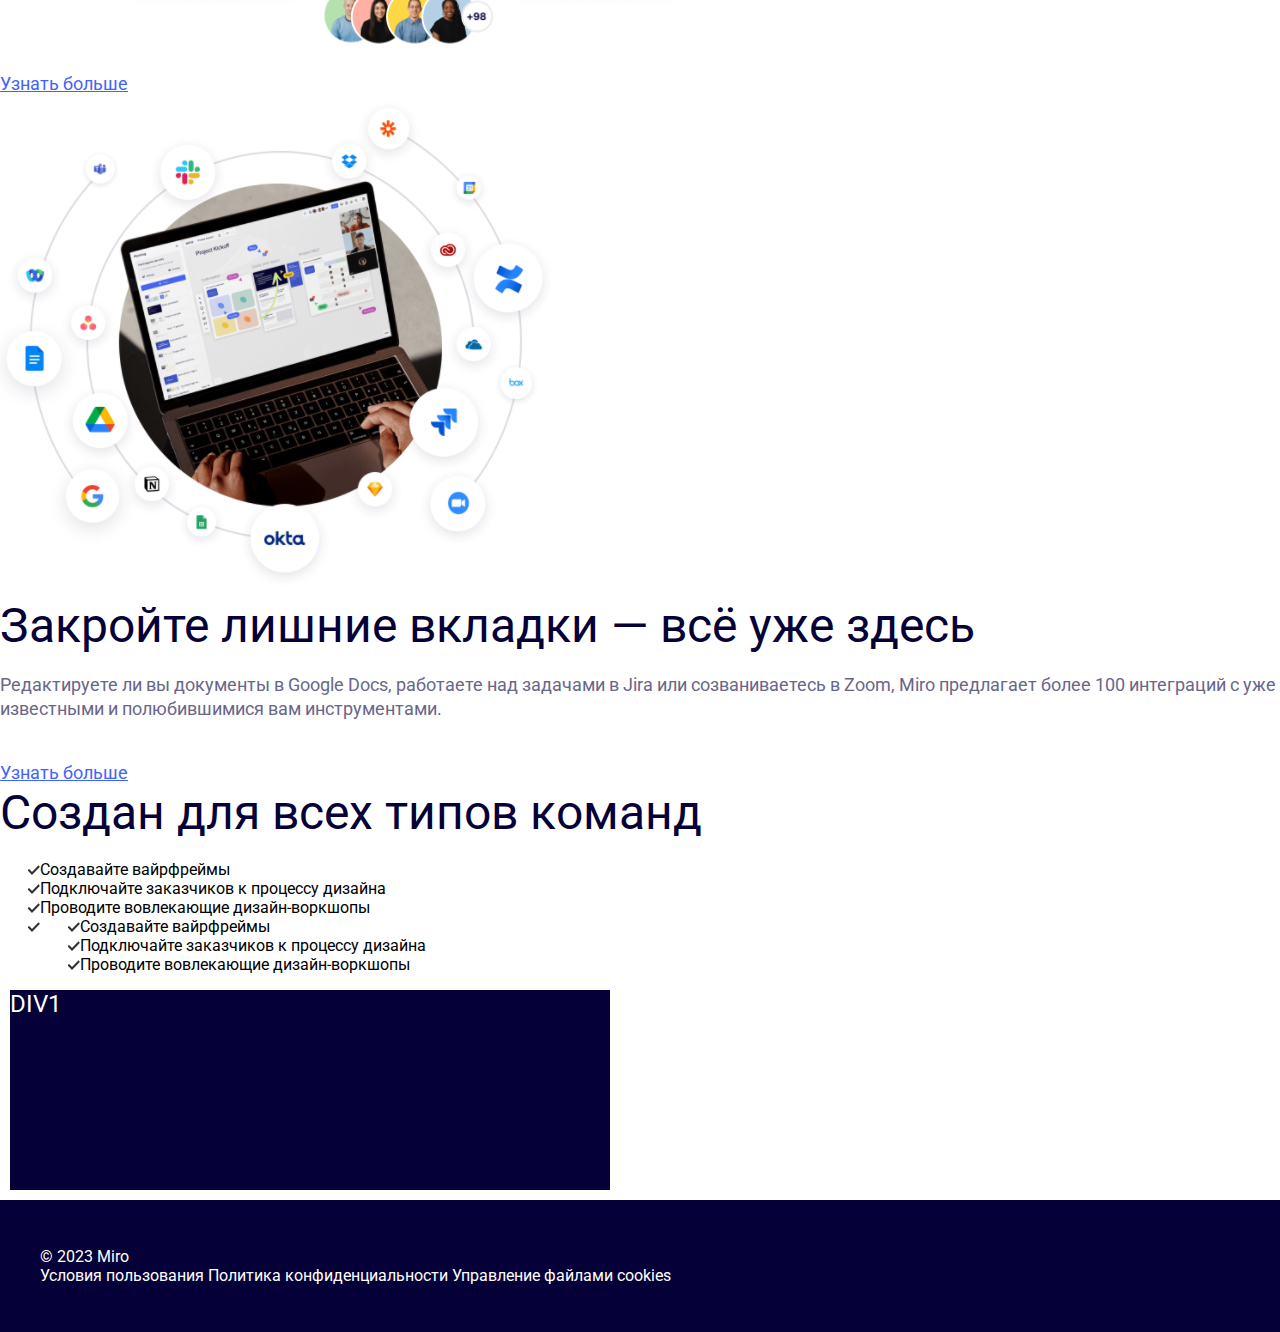
==== commit ef938fe3: "18.2. Google Fonts" ====
--- a/1 - Miro/index.html
+++ b/1 - Miro/index.html
@@ -7,6 +7,11 @@
     <title>Miro</title>
     <link rel="stylesheet" href="./styles/style.css">
     <!--<link rel="stylesheet" href="./styles/another-style.css">-->
+    <link rel="preconnect" href="https://fonts.googleapis.com">
+    <link rel="preconnect" href="https://fonts.gstatic.com" crossorigin>
+    <link
+        href="https://fonts.googleapis.com/css2?family=Roboto:ital,wght@0,100;0,300;0,400;0,500;0,700;0,900;1,100;1,300;1,400;1,500;1,700;1,900&display=swap"
+        rel="stylesheet">
 </head>
 
 <body>
--- a/1 - Miro/styles/style.css
+++ b/1 - Miro/styles/style.css
@@ -3,6 +3,7 @@
 }
 
 body {
+    font-family: "Roboto", sans-serif;
     margin: 0;
 }
 
@@ -27,6 +28,8 @@
     color: #050038;
     font-weight: 400;
     font-size: 48px;
+    /* font-size: max(4vw, 48px); */
+    /* font-size: clamp(min(4vw, 10rem), 300px, max(20vw, 20rem)); */
     line-height: 56px;
 }
 
@@ -116,41 +119,10 @@
 }
 
 .exp div {
-    width: 200px;
+    width: clamp(200px, 50%, 600px);
     height: 200px;
     background-color: #050038;
     margin: 10px;
     color: white;
     font-size: 24px;
-    /* animation: my-move 2s ease forwards; */
-
-    animation-name: my-move;
-    animation-duration: 2s;
-    animation-timing-function: ease;
-    animation-fill-mode: forwards;
-    animation-delay: 1s;
-    animation-iteration-count: 5;
-    animation-direction: reverse;
-}
-
-.exp:hover div {
-    animation-play-state: paused;
-}
-
-@keyframes my-move {
-    25% {
-        transform: translateX(100%);
-    }
-
-    50% {
-        transform: translateX(100%) translateY(-100%);
-    }
-
-    75% {
-        transform: translateX(0%) translateY(-100%);
-    }
-
-    100% {
-        transform: translateX(0%) translateY(0%);
-    }
 }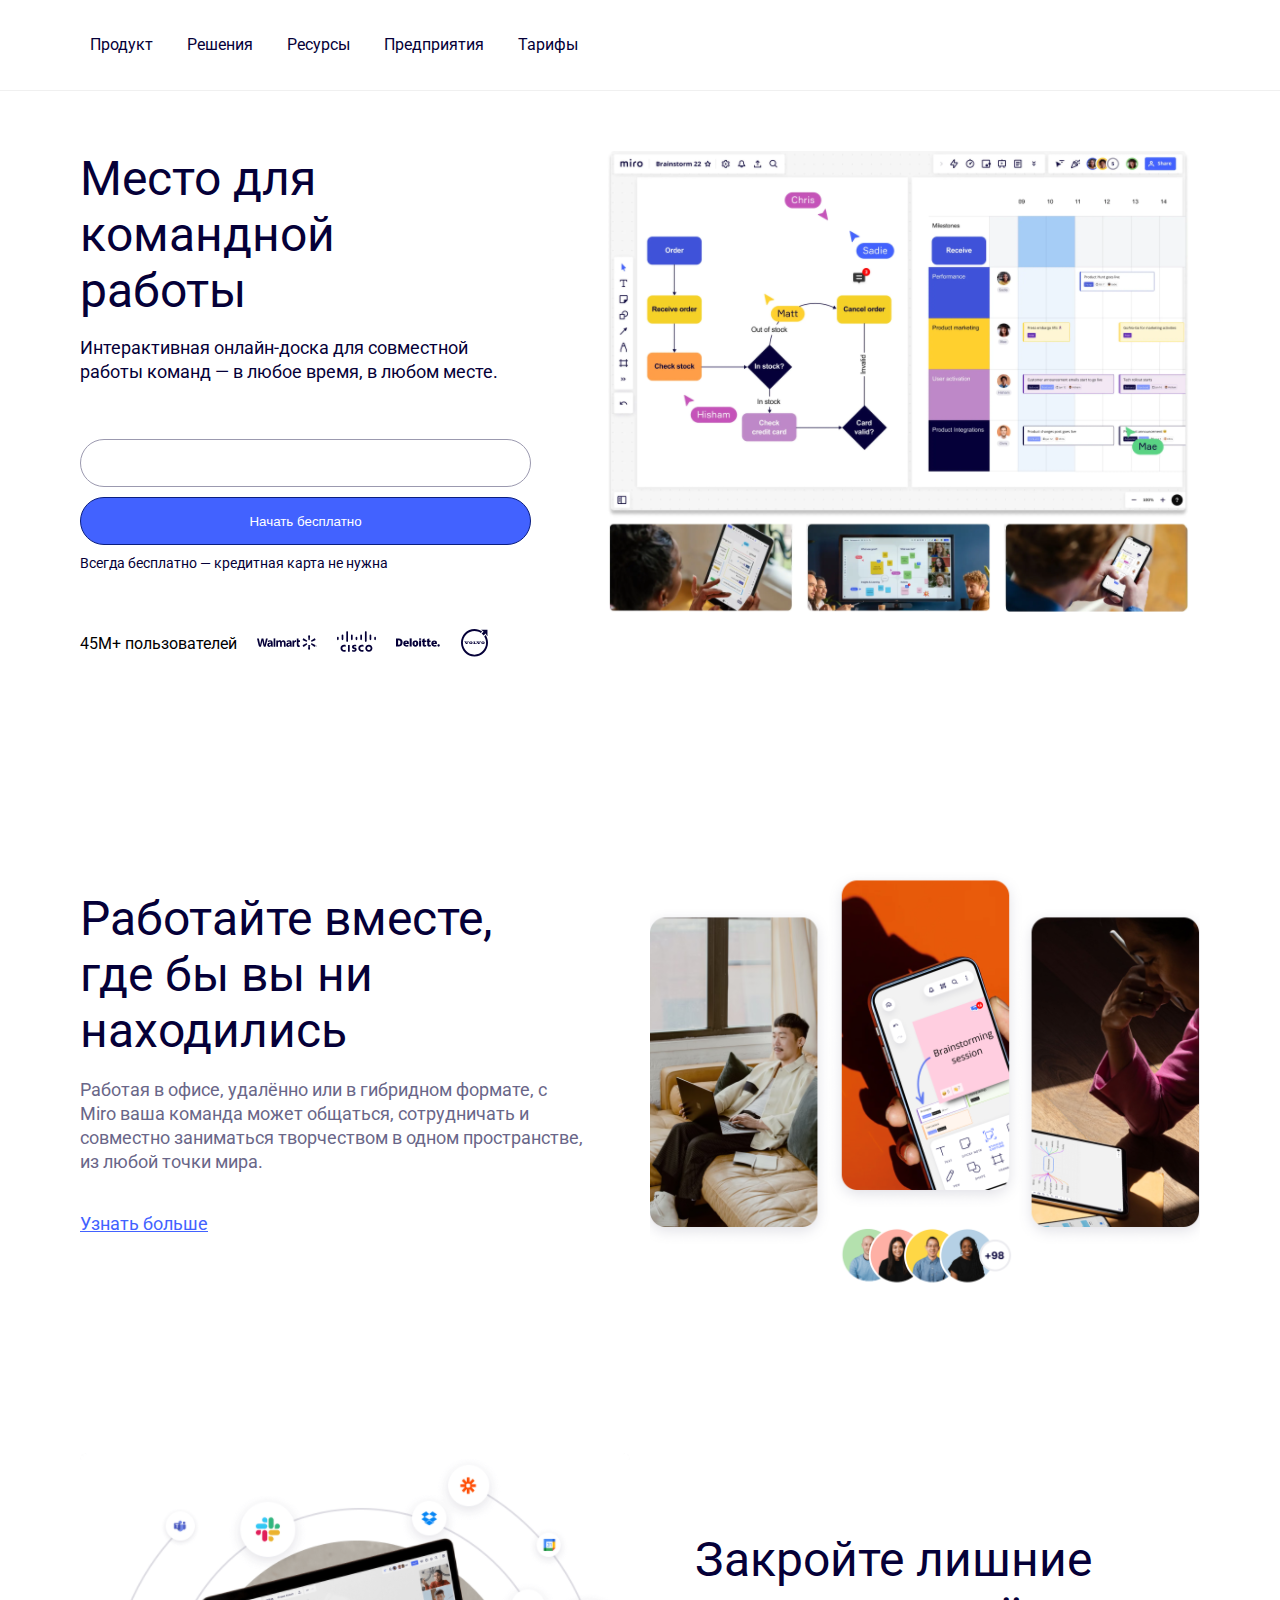
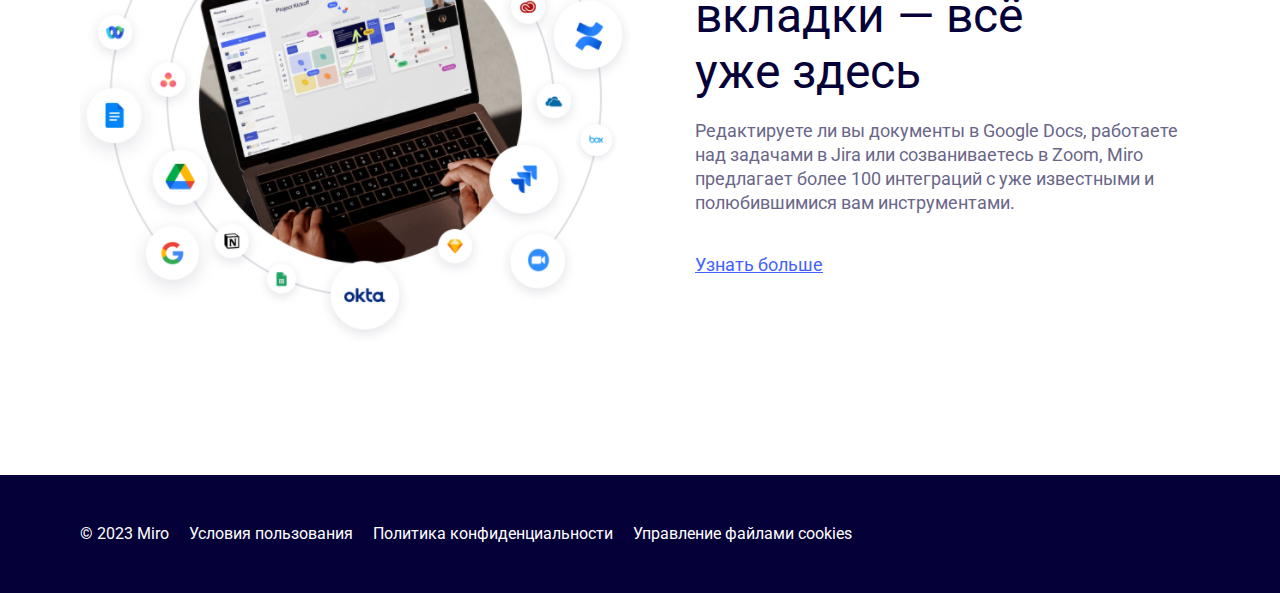
==== commit c3afe5a4: "18.4. - финал вёрстки" ====
--- a/1 - Miro/index.html
+++ b/1 - Miro/index.html
@@ -28,59 +28,62 @@
     </header>
     <main>
         <section id="hero">
-            <h1>Место для командной работы</h1>
-            <p class="heroText">Интерактивная онлайн-доска для совместной работы команд — в любое время, в любом месте.
-            </p>
-            <form action="/register" method="get" class="heroForm">
-                <input type="email" name="email" id="email" />
-                <button id="heroButton" class="test test2">Начать бесплатно</button>
-            </form>
-            <p>Всегда бесплатно — кредитная карта не нужна</p>
-            <img src="./images/hero.png" alt="Изображение экрана работы Miro" id="heroImage">
+            <div class="left">
+                <h1>Место для<br /> командной<br /> работы</h1>
+                <p class="heroText">Интерактивная онлайн-доска для совместной работы команд — в любое время, в любом
+                    месте.
+                </p>
+                <form action="/register" method="get" class="heroForm">
+                    <input type="email" name="email" id="email" />
+                    <button id="heroButton" class="test test2">Начать бесплатно</button>
+                </form>
+                <p>Всегда бесплатно — кредитная карта не нужна</p>
+                <div class="heroLogos">
+                    <div>45M+ пользователей</div>
+                    <div><img src="./images/walmart.svg" alt="walmart"></div>
+                    <div><img src="./images/cisco.svg" alt="cisco"></div>
+                    <div><img src="./images/deloitte.svg" alt="deloitte"></div>
+                    <div><img src="./images/volvo.svg" alt="volvo"></div>
+                </div>
+            </div>
+            <div class="right">
+                <img src="./images/hero.png" alt="Изображение экрана работы Miro" id="heroImage">
+            </div>
         </section>
-        <section>
-            <h2>Работайте вместе, где бы вы ни находились</h2>
-            <p class="sectionText">
-                Работая в офисе, удалённо или в гибридном формате, с Miro ваша команда может общаться, сотрудничать и
-                совместно
-                заниматься творчеством в одном пространстве, из любой точки мира.
-            </p>
-            <a href="#" class="link">Узнать больше</a>
-            <img src="./images/1.png" alt="Работа в Miro с мобильных устройств">
+        <section class="sect">
+            <div class="colm">
+                <h2>Работайте вместе,<br /> где бы вы ни <br />находились</h2>
+                <p class="sectionText">
+                    Работая в офисе, удалённо или в гибридном формате, с Miro ваша команда может общаться, сотрудничать
+                    и
+                    совместно
+                    заниматься творчеством в одном пространстве, из любой точки мира.
+                </p>
+                <a href="#" class="link">Узнать больше</a>
+            </div>
+            <div>
+                <img src="./images/1.png" alt="Работа в Miro с мобильных устройств">
+            </div>
         </section>
-        <section>
-            <img src="./images/2.png" alt="Сервисы вокруг Miro">
-            <h2>Закройте лишние вкладки — всё уже здесь</h2>
-            <p class="sectionText">
-                Редактируете ли вы документы в Google Docs, работаете над задачами в Jira или созваниваетесь в Zoom,
-                Miro
-                предлагает
-                более 100 интеграций с уже известными и полюбившимися вам инструментами.
-            </p>
-            <a href="#" class="link">Узнать больше</a>
-        </section>
-        <section>
-            <h2>Создан для всех типов команд</h2>
-            <ul class="sectionList">
-                <li>Создавайте вайрфреймы</li>
-                <li>Подключайте заказчиков к процессу дизайна</li>
-                <li>Проводите вовлекающие дизайн-воркшопы</li>
-                <li>
-                    <ul class="sectionList">
-                        <li>Создавайте вайрфреймы</li>
-                        <li>Подключайте заказчиков к процессу дизайна</li>
-                        <li>Проводите вовлекающие дизайн-воркшопы</li>
-                    </ul>
-                </li>
-            </ul>
-        </section>
-        <section class="exp">
-            <div>DIV1</div>
+        <section class="sect">
+            <div>
+                <img src="./images/2.png" alt="Сервисы вокруг Miro">
+            </div>
+            <div class="colm">
+                <h2>Закройте лишние <br />вкладки — всё <br />уже здесь</h2>
+                <p class="sectionText">
+                    Редактируете ли вы документы в Google Docs, работаете над задачами в Jira или созваниваетесь в Zoom,
+                    Miro
+                    предлагает
+                    более 100 интеграций с уже известными и полюбившимися вам инструментами.
+                </p>
+                <a href="#" class="link">Узнать больше</a>
+            </div>
         </section>
     </main>
     <footer>
-        <div>&#169; 2023 Miro</div>
         <div>
+            <div>&#169; 2023 Miro</div>
             <a href="#">Условия пользования</a>
             <a href="#">Политика конфиденциальности</a>
             <a href="#">Управление файлами cookies</a>
--- a/1 - Miro/styles/style.css
+++ b/1 - Miro/styles/style.css
@@ -5,6 +5,11 @@
 body {
     font-family: "Roboto", sans-serif;
     margin: 0;
+}
+
+header {
+    border-bottom: 1px solid #F0F0F0;
+    margin-bottom: 60px;
 }
 
 header a {
@@ -35,14 +40,16 @@
 
 nav {
     padding: 33px 50px;
-    border-bottom: 1px solid #F0F0F0;
-    margin-bottom: 60px;
+    max-width: 1200px;
+    margin: 0 auto;
 }
 
 nav ul {
     list-style: none;
     padding: 0;
     margin: 0;
+    display: flex;
+    gap: 34px;
 }
 
 p {
@@ -51,15 +58,43 @@
     line-height: 24px;
 }
 
-footer {
-    background: #050038;
-    padding: 47px 40px;
-    color: #FFFFFF;
+section {
+    max-width: 1200px;
+    margin: 0 auto;
+    padding: 0 40px;
+    margin-bottom: 200px;
 }
 
-footer a {
-    color: #FFFFFF;
-    text-decoration: none;
+#hero {
+    display: flex;
+    gap: 65px;
+    margin-bottom: 132px;
+}
+
+.heroLogos {
+    display: flex;
+    align-items: center;
+    gap: 20px;
+}
+
+.sect {
+    display: flex;
+    gap: 65px;
+    margin-bottom: 120px;
+}
+
+.sect .colm {
+    display: flex;
+    flex-direction: column;
+    justify-content: center;
+}
+
+.sect .colm h2 {
+    margin-bottom: 19px;
+}
+
+.sect .colm p {
+    margin-bottom: 38px;
 }
 
 .heroText {
@@ -72,16 +107,24 @@
     margin: 0 0 40px 0;
 }
 
+.heroForm {
+    display: flex;
+    flex-direction: column;
+    gap: 10px;
+}
+
 .heroForm input {
     border-radius: 32px;
     border: 1px solid #9B99AF;
-    height: 38px;
+    height: 48px;
     padding: 5px 10px;
 }
 
 .heroForm button {
     height: 48px;
-    border: 1px solid #4262FF;
+    border: 1px solid #0a1e80;
+    background-color: #4262FF;
+    color: #FFFFFF;
     border-radius: 32px;
     padding: 10px 20px;
 }
@@ -109,20 +152,23 @@
     margin: 8px 0 52px 0;
 }
 
-.sectionList {
-    list-style-type: none;
-    /*list-style: url(../images/check.svg);*/
+footer {
+    background: #050038;
+    color: #FFFFFF;
+    font-size: 16px;
+    font-weight: 400;
+    line-height: 24px;
 }
 
-.sectionList li::marker {
-    content: url(../images/check.svg);
+footer>div {
+    margin: 0 auto;
+    max-width: 1200px;
+    display: flex;
+    gap: 20px;
+    padding: 47px 40px;
 }
 
-.exp div {
-    width: clamp(200px, 50%, 600px);
-    height: 200px;
-    background-color: #050038;
-    margin: 10px;
-    color: white;
-    font-size: 24px;
+footer a {
+    color: #FFFFFF;
+    text-decoration: none;
 }